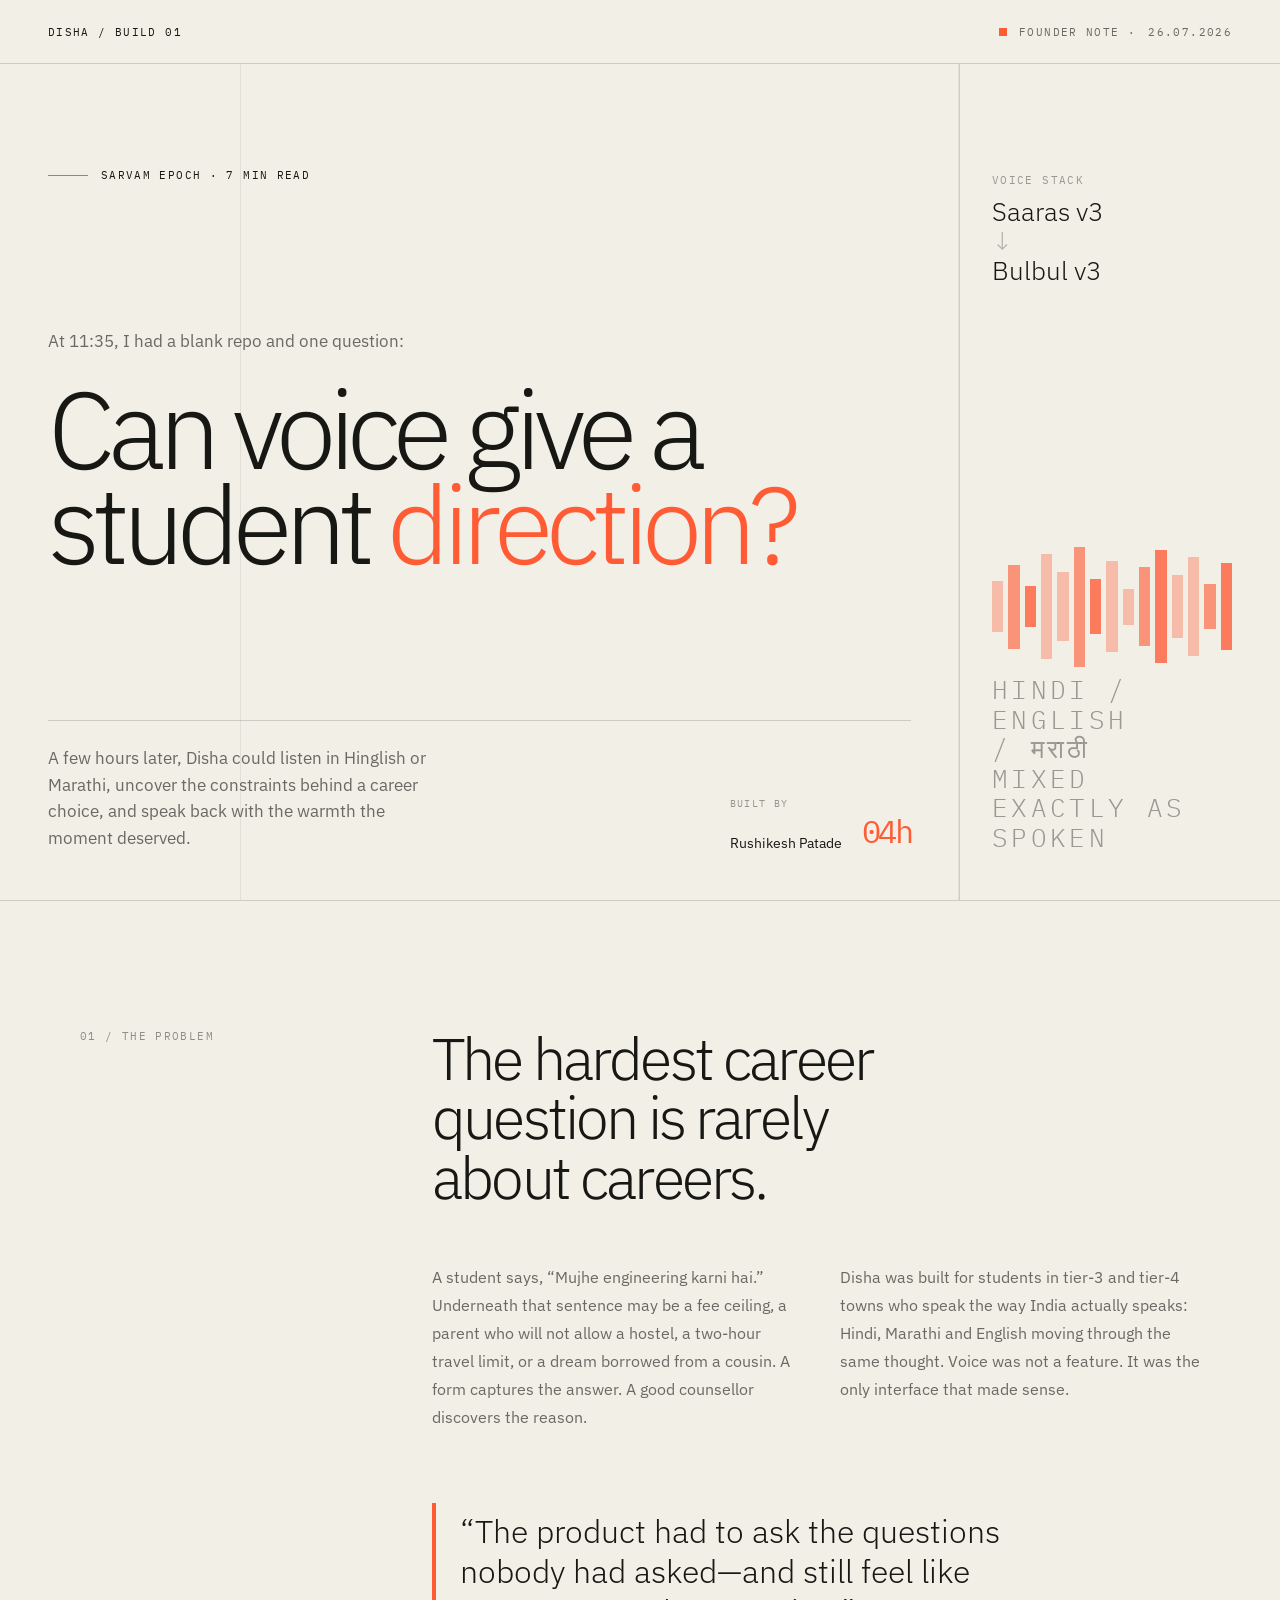
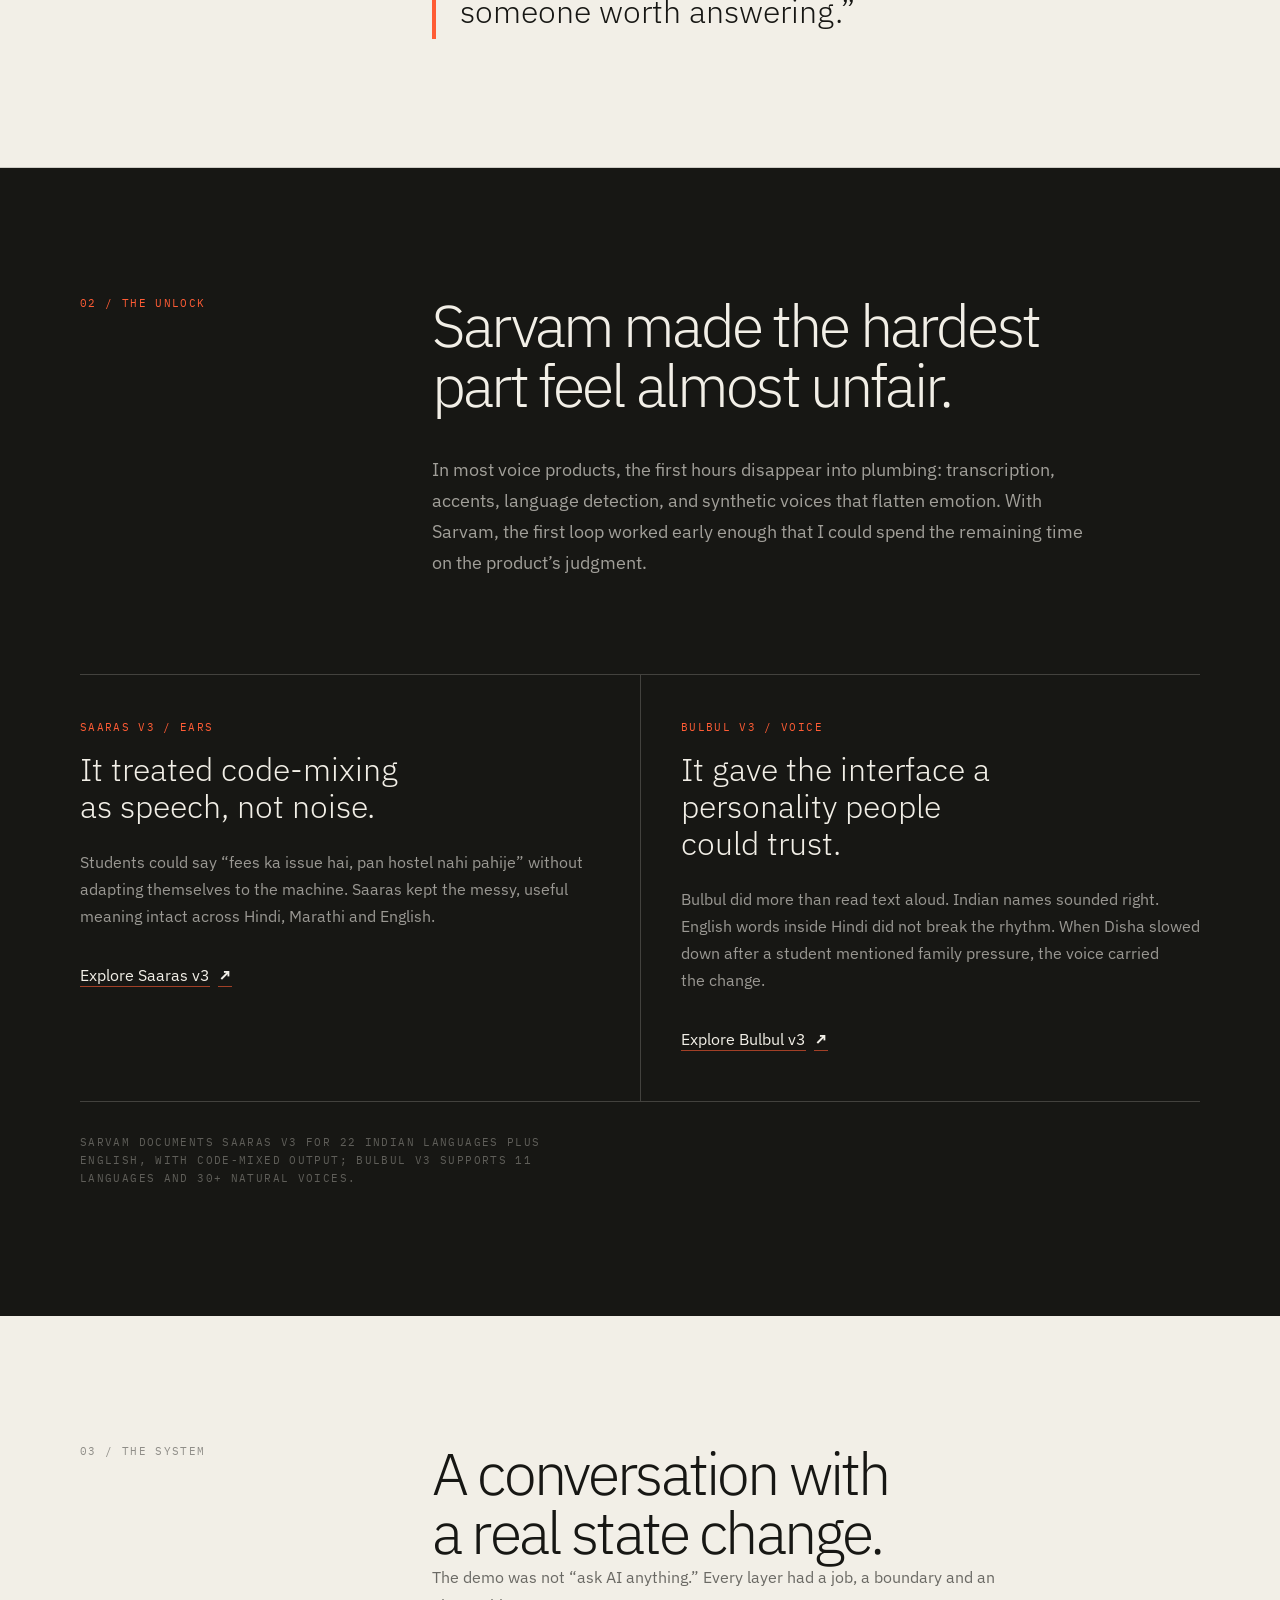
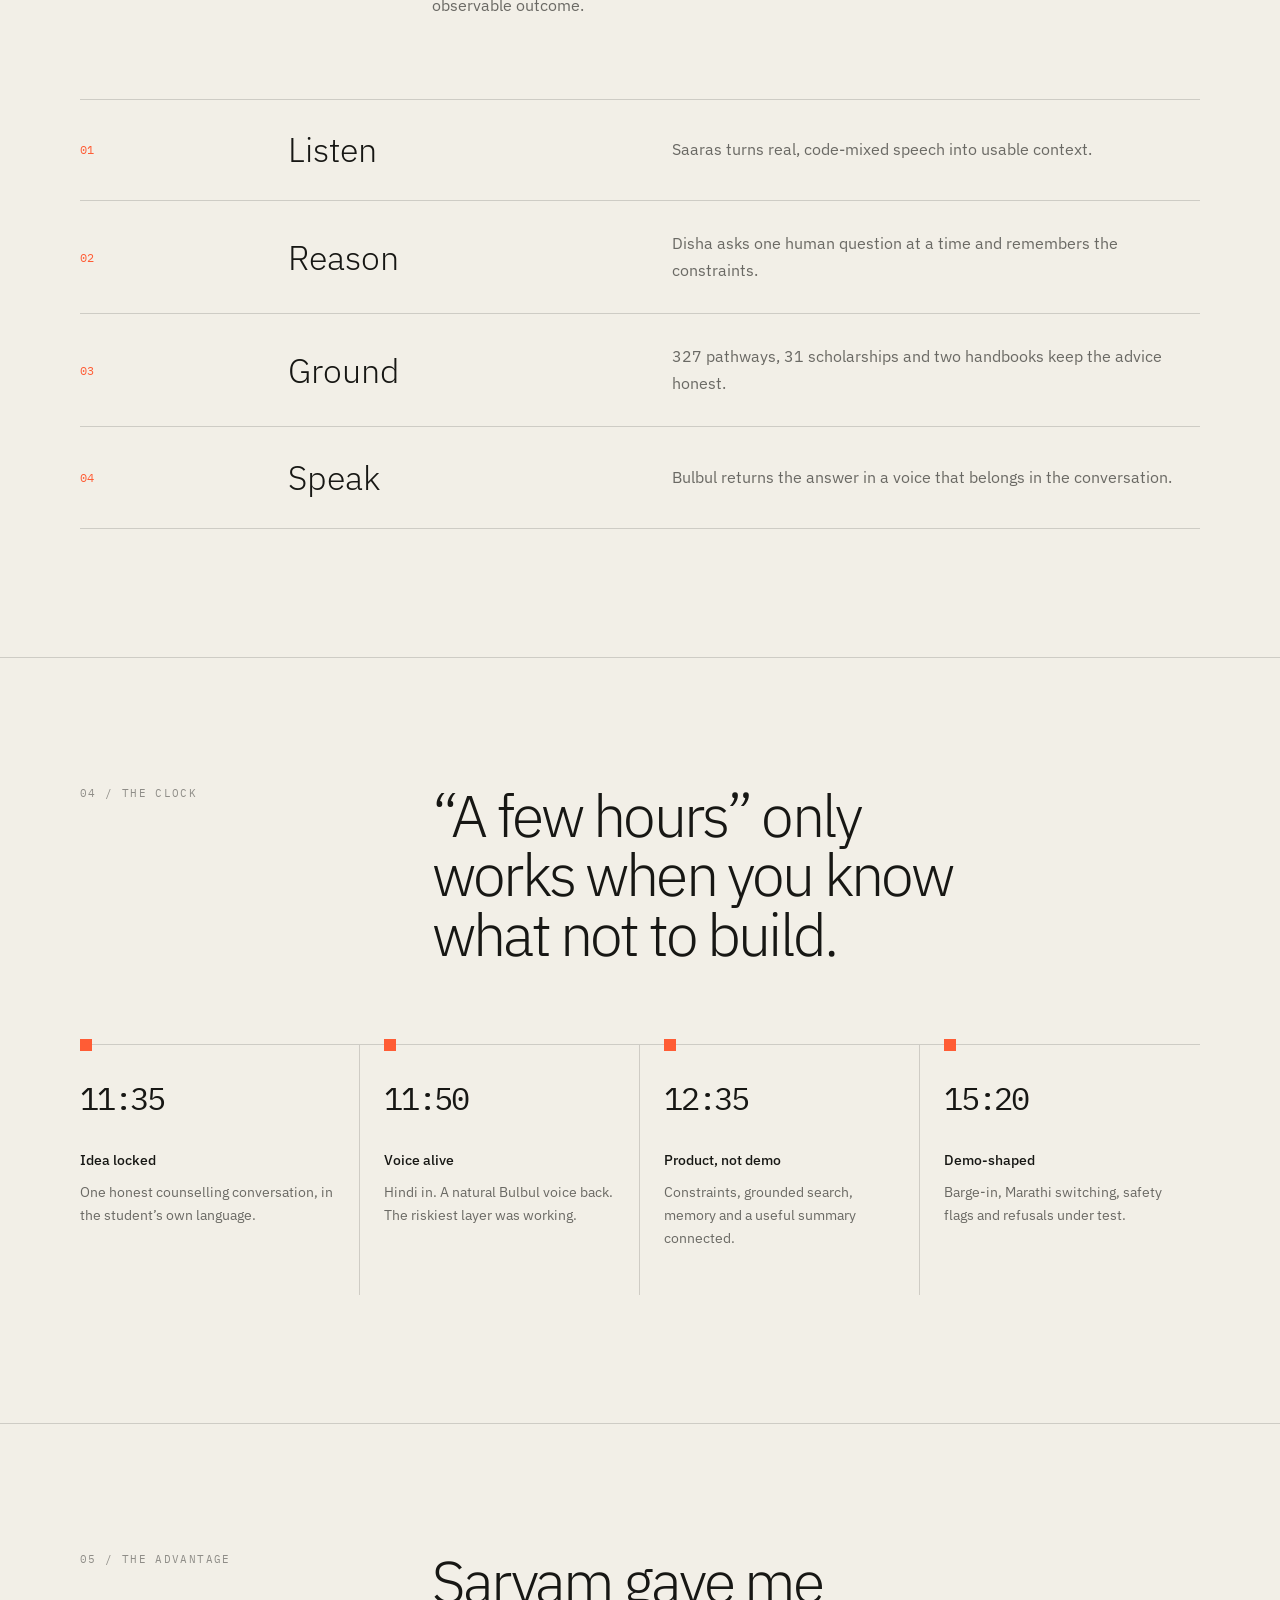
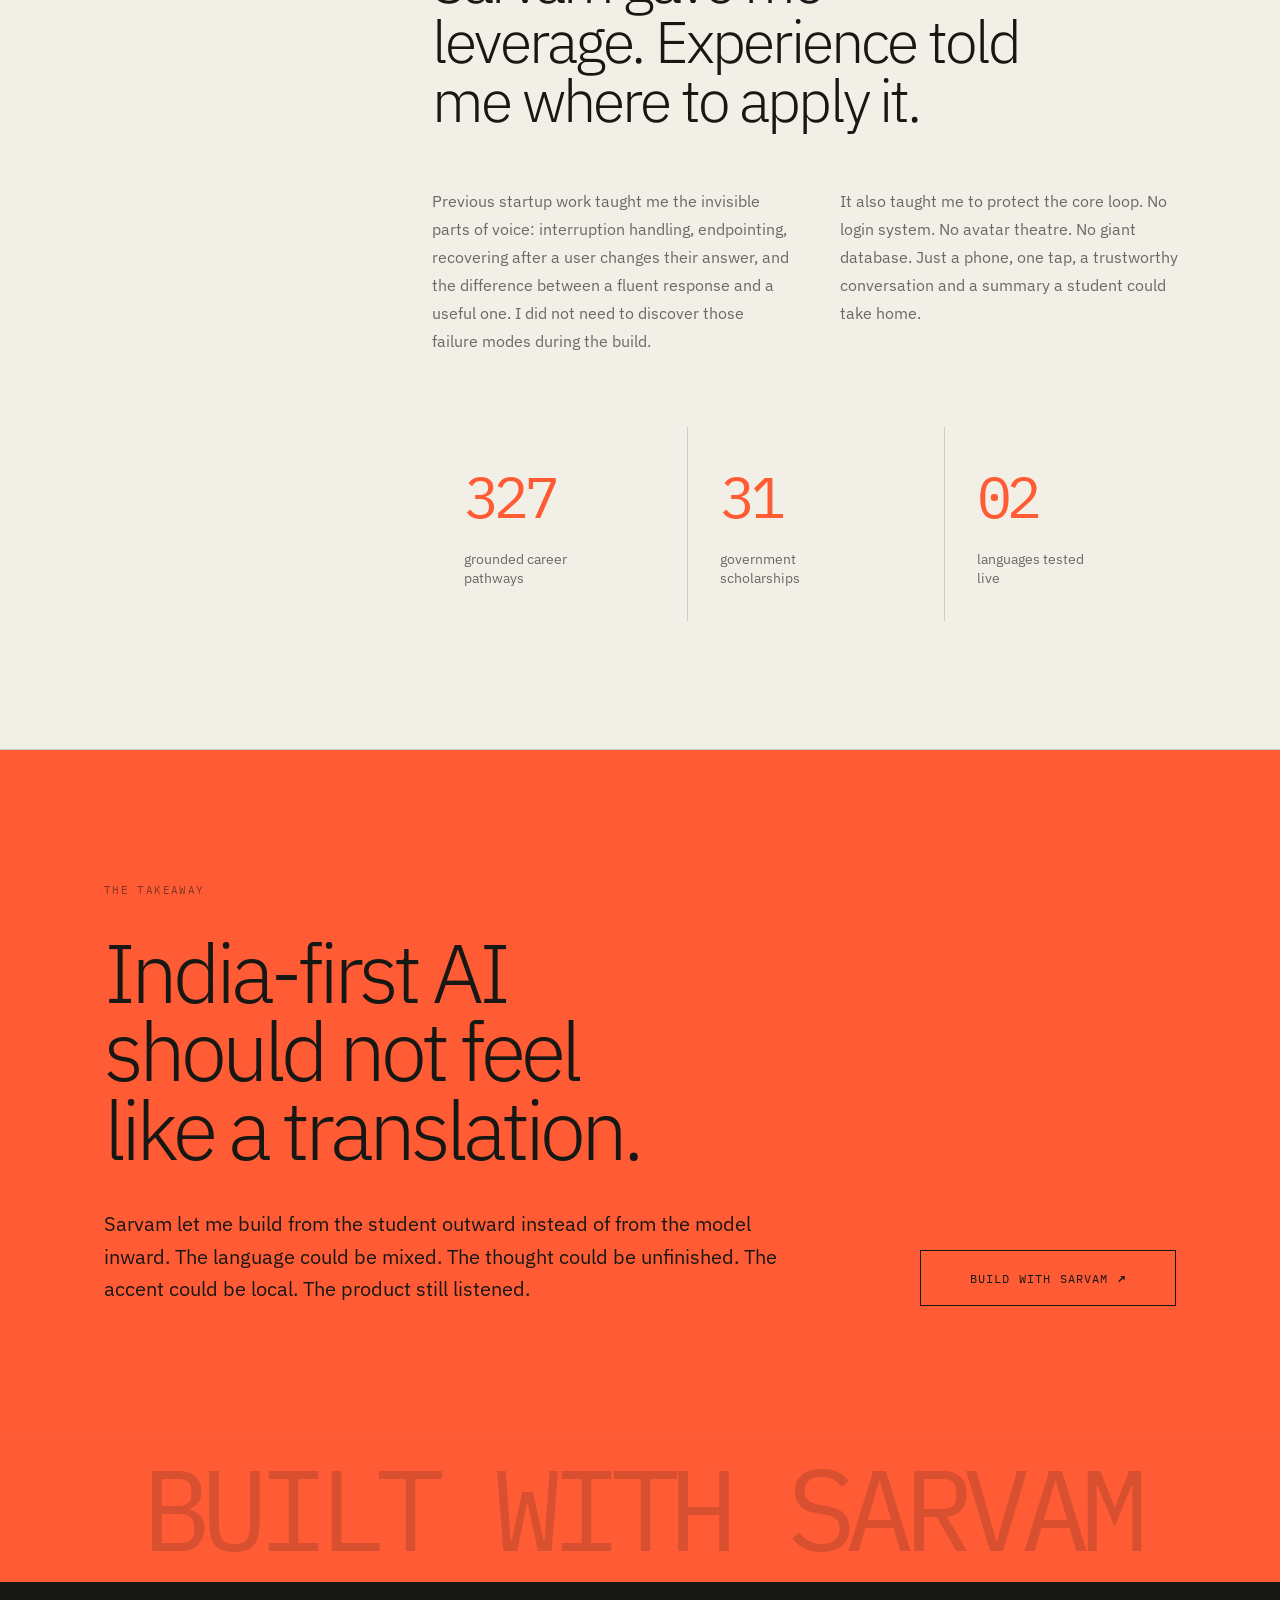
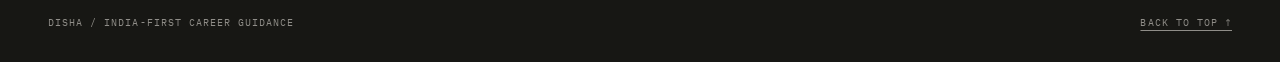
==== sarvam-blog/index.html @ 7ca2c973 "Disha: voice career counsellor for tier-3/4 India A LiveKit voice agent that counsels class 11-12 an" ====
<!doctype html>
<html lang="en">
  <head>
    <meta charset="UTF-8" />
    <meta name="viewport" content="width=device-width, initial-scale=1.0" />
    <meta
      name="description"
      content="How Rushikesh Patade built Disha, an India-first voice career counsellor, in a few hours with Sarvam."
    />
    <meta name="theme-color" content="#f2efe7" />
    <meta property="og:title" content="Four hours. Two languages. One voice built for India." />
    <meta
      property="og:description"
      content="The founder story behind Disha, built with Sarvam Saaras and Bulbul."
    />
    <title>Four hours. Two languages. One voice built for India.</title>
    <link
      rel="icon"
      href="data:image/svg+xml,%3Csvg xmlns='http://www.w3.org/2000/svg' viewBox='0 0 64 64'%3E%3Crect width='64' height='64' fill='%23171714'/%3E%3Cpath d='M16 32h32M32 16v32' stroke='%23ff5c35' stroke-width='8'/%3E%3C/svg%3E"
    />
    <link rel="preconnect" href="https://fonts.googleapis.com" />
    <link rel="preconnect" href="https://fonts.gstatic.com" crossorigin />
    <link
      href="https://fonts.googleapis.com/css2?family=IBM+Plex+Mono:wght@400;500&amp;family=IBM+Plex+Sans:wght@300;400;500&amp;display=swap"
      rel="stylesheet"
    />
    <link rel="stylesheet" href="./styles.css" />
  </head>
  <body id="top">
    <a class="skip-link" href="#content">Skip to story</a>
    <header class="site-header">
      <a class="wordmark" href="#top" aria-label="Disha build story, back to top">Disha / Build 01</a>
      <div class="edition">
        <span></span>Founder note · <time datetime="2026-07-26">26.07.2026</time>
      </div>
    </header>

    <main id="content" tabindex="-1">
      <article>
        <section class="hero">
          <div class="hero-grid">
            <div class="hero-main">
              <div class="eyebrow"><i></i> Sarvam Epoch · 7 min read</div>
              <div class="hero-copy">
                <p>At 11:35, I had a blank repo and one question:</p>
                <h1>Can voice give a student <em>direction?</em></h1>
              </div>
              <div class="hero-foot">
                <p>
                  A few hours later, Disha could listen in Hinglish or Marathi, uncover the
                  constraints behind a career choice, and speak back with the warmth the moment
                  deserved.
                </p>
                <div class="byline">
                  <span>Built by</span>
                  <strong>Rushikesh Patade</strong>
                  <b>04h</b>
                </div>
              </div>
            </div>

            <aside class="signal-card" aria-label="Voice stack">
              <div>
                <span class="label">Voice stack</span>
                <p>Saaras v3<br /><i>↓</i><br />Bulbul v3</p>
              </div>
              <div>
                <div class="wave" aria-hidden="true">
                  <i style="--h: 42%"></i><i style="--h: 70%"></i><i style="--h: 34%"></i
                  ><i style="--h: 88%"></i><i style="--h: 58%"></i><i style="--h: 100%"></i
                  ><i style="--h: 46%"></i><i style="--h: 76%"></i><i style="--h: 30%"></i
                  ><i style="--h: 66%"></i><i style="--h: 94%"></i><i style="--h: 52%"></i
                  ><i style="--h: 82%"></i><i style="--h: 38%"></i><i style="--h: 72%"></i>
                </div>
                <p class="wave-label">Hindi / English / मराठी<br />mixed exactly as spoken</p>
              </div>
            </aside>
          </div>
        </section>

        <section class="section">
          <div class="section-grid">
            <aside class="section-label">01 / The problem</aside>
            <div class="section-body">
              <h2>The hardest career question is rarely about careers.</h2>
              <div class="two-col">
                <p>
                  A student says, “Mujhe engineering karni hai.” Underneath that sentence may be a
                  fee ceiling, a parent who will not allow a hostel, a two-hour travel limit, or a
                  dream borrowed from a cousin. A form captures the answer. A good counsellor
                  discovers the reason.
                </p>
                <p>
                  Disha was built for students in tier-3 and tier-4 towns who speak the way India
                  actually speaks: Hindi, Marathi and English moving through the same thought.
                  Voice was not a feature. It was the only interface that made sense.
                </p>
              </div>
              <blockquote>
                “The product had to ask the questions nobody had asked—and still feel like someone
                worth answering.”
              </blockquote>
            </div>
          </div>
        </section>

        <section class="dark-section">
          <div class="content">
            <div class="section-grid">
              <aside class="section-label">02 / The unlock</aside>
              <div class="section-body">
                <h2>Sarvam made the hardest part feel almost unfair.</h2>
                <p class="lede">
                  In most voice products, the first hours disappear into plumbing: transcription,
                  accents, language detection, and synthetic voices that flatten emotion. With
                  Sarvam, the first loop worked early enough that I could spend the remaining time
                  on the product’s judgment.
                </p>
              </div>
            </div>

            <div class="model-grid">
              <article>
                <span>Saaras v3 / ears</span>
                <h3>It treated code-mixing as speech, not noise.</h3>
                <p>
                  Students could say “fees ka issue hai, pan hostel nahi pahije” without adapting
                  themselves to the machine. Saaras kept the messy, useful meaning intact across
                  Hindi, Marathi and English.
                </p>
                <a href="https://www.sarvam.ai/speech-to-text"
                  >Explore Saaras v3 <b aria-hidden="true">↗</b></a
                >
              </article>
              <article>
                <span>Bulbul v3 / voice</span>
                <h3>It gave the interface a personality people could trust.</h3>
                <p>
                  Bulbul did more than read text aloud. Indian names sounded right. English words
                  inside Hindi did not break the rhythm. When Disha slowed down after a student
                  mentioned family pressure, the voice carried the change.
                </p>
                <a href="https://docs.sarvam.ai/api/getting-started/models/bulbul"
                  >Explore Bulbul v3 <b aria-hidden="true">↗</b></a
                >
              </article>
            </div>
            <p class="source-note">
              Sarvam documents Saaras v3 for 22 Indian languages plus English, with code-mixed
              output; Bulbul v3 supports 11 languages and 30+ natural voices.
            </p>
          </div>
        </section>

        <section class="section">
          <div class="content">
            <div class="section-grid">
              <aside class="section-label">03 / The system</aside>
              <div class="section-body">
                <h2>A conversation with a real state change.</h2>
                <p class="lede">
                  The demo was not “ask AI anything.” Every layer had a job, a boundary and an
                  observable outcome.
                </p>
              </div>
            </div>

            <ol class="stack">
              <li>
                <b>01</b><strong>Listen</strong
                ><span>Saaras turns real, code-mixed speech into usable context.</span>
              </li>
              <li>
                <b>02</b><strong>Reason</strong
                ><span>Disha asks one human question at a time and remembers the constraints.</span>
              </li>
              <li>
                <b>03</b><strong>Ground</strong
                ><span
                  >327 pathways, 31 scholarships and two handbooks keep the advice honest.</span
                >
              </li>
              <li>
                <b>04</b><strong>Speak</strong
                ><span>Bulbul returns the answer in a voice that belongs in the conversation.</span>
              </li>
            </ol>
          </div>
        </section>

        <section class="section clock-section">
          <div class="content">
            <div class="section-grid">
              <aside class="section-label">04 / The clock</aside>
              <div class="section-body">
                <h2>“A few hours” only works when you know what not to build.</h2>
              </div>
            </div>

            <ol class="timeline">
              <li>
                <time>11:35</time><strong>Idea locked</strong
                ><span>One honest counselling conversation, in the student’s own language.</span>
              </li>
              <li>
                <time>11:50</time><strong>Voice alive</strong
                ><span>Hindi in. A natural Bulbul voice back. The riskiest layer was working.</span>
              </li>
              <li>
                <time>12:35</time><strong>Product, not demo</strong
                ><span>Constraints, grounded search, memory and a useful summary connected.</span>
              </li>
              <li>
                <time>15:20</time><strong>Demo-shaped</strong
                ><span>Barge-in, Marathi switching, safety flags and refusals under test.</span>
              </li>
            </ol>
          </div>
        </section>

        <section class="section">
          <div class="section-grid">
            <aside class="section-label">05 / The advantage</aside>
            <div class="section-body">
              <h2>Sarvam gave me leverage. Experience told me where to apply it.</h2>
              <div class="two-col">
                <p>
                  Previous startup work taught me the invisible parts of voice: interruption
                  handling, endpointing, recovering after a user changes their answer, and the
                  difference between a fluent response and a useful one. I did not need to discover
                  those failure modes during the build.
                </p>
                <p>
                  It also taught me to protect the core loop. No login system. No avatar theatre.
                  No giant database. Just a phone, one tap, a trustworthy conversation and a
                  summary a student could take home.
                </p>
              </div>
              <div class="stats">
                <div><strong>327</strong><span>grounded career pathways</span></div>
                <div><strong>31</strong><span>government scholarships</span></div>
                <div><strong>02</strong><span>languages tested live</span></div>
              </div>
            </div>
          </div>
        </section>

        <section class="finale">
          <div class="content finale-grid">
            <div>
              <span class="section-label">The takeaway</span>
              <h2>India-first AI should not feel like a translation.</h2>
              <p>
                Sarvam let me build from the student outward instead of from the model inward. The
                language could be mixed. The thought could be unfinished. The accent could be
                local. The product still listened.
              </p>
            </div>
            <a href="https://www.sarvam.ai/">Build with Sarvam <b aria-hidden="true">↗</b></a>
          </div>
          <div class="marquee" aria-hidden="true">Built with Sarvam</div>
        </section>
      </article>
    </main>

    <footer>
      <span>Disha / India-first career guidance</span>
      <a href="#top">Back to top ↑</a>
    </footer>
  </body>
</html>
---- sarvam-blog/styles.css ----
:root {
  color-scheme: light;
  --paper: #f2efe7;
  --ink: #171714;
  --orange: #ff5c35;
  --line: rgb(23 23 20 / 16%);
  --muted: rgb(23 23 20 / 62%);
  font-family: 'IBM Plex Sans', system-ui, sans-serif;
  font-synthesis: none;
}

* {
  box-sizing: border-box;
}

html {
  scroll-behavior: smooth;
}

body {
  margin: 0;
  overflow-x: hidden;
  background: var(--paper);
  color: var(--ink);
  -webkit-font-smoothing: antialiased;
}

::selection {
  background: var(--orange);
  color: var(--ink);
}

a {
  color: inherit;
  touch-action: manipulation;
  -webkit-tap-highlight-color: rgb(255 92 53 / 25%);
}

.skip-link {
  position: fixed;
  z-index: 20;
  top: 0.75rem;
  left: 0.75rem;
  padding: 0.75rem 1rem;
  transform: translateY(-150%);
  background: var(--ink);
  color: var(--paper);
  font-family: 'IBM Plex Mono', monospace;
  font-size: 0.7rem;
  letter-spacing: 0.08em;
  text-transform: uppercase;
}

.skip-link:focus-visible {
  transform: translateY(0);
}

.site-header {
  display: flex;
  min-height: 64px;
  align-items: center;
  justify-content: space-between;
  border-bottom: 1px solid var(--line);
  padding: 0 3rem;
}

.wordmark,
.edition,
.eyebrow,
.label,
.section-label,
.source-note,
.wave-label {
  font-family: 'IBM Plex Mono', ui-monospace, monospace;
  font-size: 0.66rem;
  letter-spacing: 0.13em;
  text-transform: uppercase;
}

.wordmark {
  min-height: 44px;
  display: inline-flex;
  align-items: center;
  text-decoration: none;
}

.edition {
  display: flex;
  align-items: center;
  gap: 0.75rem;
  color: var(--muted);
}

.edition span {
  width: 8px;
  height: 8px;
  background: var(--orange);
}

.hero {
  border-bottom: 1px solid var(--line);
}

.hero-grid {
  width: min(100%, 1440px);
  min-height: calc(100svh - 64px);
  margin: auto;
  display: grid;
  grid-template-columns: minmax(0, 3fr) minmax(260px, 1fr);
}

.hero-main {
  position: relative;
  display: flex;
  flex-direction: column;
  justify-content: space-between;
  padding: 6.5rem 3rem 3rem;
  border-right: 1px solid var(--line);
}

.hero-main::before,
.hero-main::after {
  position: absolute;
  top: 0;
  bottom: 0;
  width: 1px;
  content: '';
  background: rgb(23 23 20 / 7%);
}

.hero-main::before {
  left: 25%;
}

.hero-main::after {
  right: 0;
}

.eyebrow {
  position: relative;
  z-index: 1;
  display: flex;
  align-items: center;
  gap: 0.8rem;
}

.eyebrow i {
  width: 40px;
  height: 1px;
  background: var(--orange);
}

.hero-copy {
  position: relative;
  z-index: 1;
  padding: 7rem 0;
}

.hero-copy > p {
  margin: 0 0 1.8rem;
  color: var(--muted);
  font-size: clamp(0.92rem, 1.3vw, 1.1rem);
}

h1,
h2,
h3,
p {
  text-wrap: pretty;
}

h1 {
  max-width: 14ch;
  margin: 0;
  font-size: clamp(3.4rem, 8.5vw, 8.8rem);
  font-weight: 300;
  letter-spacing: -0.065em;
  line-height: 0.88;
  text-wrap: balance;
}

h1 em {
  color: var(--orange);
  font-style: normal;
}

.hero-foot {
  position: relative;
  z-index: 1;
  display: grid;
  grid-template-columns: 1fr 1fr;
  gap: 2rem;
  align-items: end;
  padding-top: 1.5rem;
  border-top: 1px solid var(--line);
}

.hero-foot > p {
  max-width: 34rem;
  margin: 0;
  color: var(--muted);
  font-size: clamp(1rem, 1.35vw, 1.2rem);
  line-height: 1.55;
}

.byline {
  display: grid;
  grid-template-columns: auto auto;
  justify-content: end;
  align-items: end;
  column-gap: 1.25rem;
}

.byline span {
  grid-column: 1 / -1;
  font-family: 'IBM Plex Mono', monospace;
  font-size: 0.6rem;
  letter-spacing: 0.14em;
  text-transform: uppercase;
  color: rgb(23 23 20 / 42%);
}

.byline strong {
  font-size: 0.85rem;
  font-weight: 400;
}

.byline b {
  color: var(--orange);
  font-family: 'IBM Plex Mono', monospace;
  font-size: 2rem;
  font-weight: 400;
  letter-spacing: -0.08em;
}

.signal-card {
  display: flex;
  flex-direction: column;
  justify-content: space-between;
  padding: 6.5rem 3rem 3rem 2rem;
}

.signal-card .label {
  color: rgb(23 23 20 / 40%);
}

.signal-card > div > p {
  margin: 0.55rem 0 0;
  font-size: 1.6rem;
  font-weight: 300;
  line-height: 1.15;
}

.signal-card > div > p i {
  opacity: 0.28;
  font-style: normal;
}

.wave {
  height: 120px;
  display: flex;
  align-items: center;
  gap: 5px;
}

.wave i {
  width: 100%;
  height: var(--h);
  background: var(--orange);
  opacity: 0.35;
}

.wave i:nth-child(4n + 2) {
  opacity: 0.62;
}

.wave i:nth-child(4n + 3) {
  opacity: 0.78;
}

.wave-label {
  color: rgb(23 23 20 / 40%);
  line-height: 1.7;
}

.section {
  border-bottom: 1px solid var(--line);
  padding: 8rem 1.5rem;
}

.content,
.section-grid {
  width: min(100%, 1120px);
  margin: auto;
}

.section-grid {
  display: grid;
  grid-template-columns: 3fr 8fr;
  gap: 4rem;
}

.section-label {
  color: rgb(23 23 20 / 45%);
}

.section-body h2,
.dark-section h2 {
  max-width: 18ch;
  margin: 0;
  font-size: clamp(2.35rem, 4.6vw, 4.6rem);
  font-weight: 300;
  letter-spacing: -0.048em;
  line-height: 1.01;
  text-wrap: balance;
}

.two-col {
  display: grid;
  grid-template-columns: 1fr 1fr;
  gap: 3rem;
  margin-top: 3.5rem;
}

.two-col p,
.lede {
  max-width: 60ch;
  margin: 0;
  color: var(--muted);
  font-size: 1rem;
  line-height: 1.75;
}

blockquote {
  max-width: 34ch;
  margin: 4.5rem 0 0;
  border-left: 4px solid var(--orange);
  padding: 0.5rem 0 0.5rem 1.5rem;
  font-size: clamp(1.6rem, 2.5vw, 2.25rem);
  font-weight: 300;
  line-height: 1.25;
}

.dark-section {
  padding: 8rem 1.5rem;
  background: var(--ink);
  color: var(--paper);
}

.dark-section .section-label,
.dark-section article > span {
  color: var(--orange);
}

.dark-section .lede {
  margin-top: 2.5rem;
  color: rgb(242 239 231 / 63%);
  font-size: 1.1rem;
}

.model-grid {
  display: grid;
  grid-template-columns: 1fr 1fr;
  margin-top: 6rem;
  border-top: 1px solid rgb(242 239 231 / 20%);
}

.model-grid article {
  padding: 2.5rem 2.5rem 2.5rem 0;
  border-bottom: 1px solid rgb(242 239 231 / 20%);
}

.model-grid article + article {
  padding-right: 0;
  padding-left: 2.5rem;
  border-left: 1px solid rgb(242 239 231 / 20%);
}

.model-grid article > span {
  font-family: 'IBM Plex Mono', monospace;
  font-size: 0.7rem;
  letter-spacing: 0.12em;
  text-transform: uppercase;
}

.model-grid h3 {
  max-width: 17ch;
  margin: 1rem 0 0;
  font-size: clamp(1.75rem, 2.5vw, 2.25rem);
  font-weight: 300;
  line-height: 1.15;
}

.model-grid p {
  max-width: 55ch;
  margin: 1.5rem 0 0;
  color: rgb(242 239 231 / 60%);
  line-height: 1.7;
}

.model-grid a {
  min-height: 44px;
  display: inline-flex;
  align-items: center;
  gap: 0.5rem;
  margin-top: 1.4rem;
  text-underline-offset: 5px;
  text-decoration-color: rgb(255 92 53 / 60%);
}

.model-grid a:hover {
  color: var(--orange);
  text-decoration-color: var(--orange);
}

.source-note {
  max-width: 72ch;
  margin: 2rem 0 0;
  color: rgb(242 239 231 / 33%);
  line-height: 1.7;
}

.stack {
  margin: 5rem 0 0;
  padding: 0;
  border-top: 1px solid var(--line);
  list-style: none;
}

.stack li {
  display: grid;
  grid-template-columns: 2fr 4fr 6fr;
  gap: 2rem;
  align-items: center;
  border-bottom: 1px solid var(--line);
  padding: 1.8rem 0;
}

.stack b {
  color: var(--orange);
  font-family: 'IBM Plex Mono', monospace;
  font-size: 0.72rem;
  font-weight: 400;
}

.stack strong {
  font-size: clamp(1.55rem, 2.8vw, 2.1rem);
  font-weight: 300;
}

.stack span {
  max-width: 54ch;
  color: var(--muted);
  line-height: 1.7;
}

.timeline {
  display: grid;
  grid-template-columns: repeat(4, 1fr);
  margin: 5rem 0 0;
  padding: 0;
  border-top: 1px solid var(--line);
  list-style: none;
}

.timeline li {
  position: relative;
  min-height: 250px;
  padding: 2rem 1.5rem;
  border-right: 1px solid var(--line);
}

.timeline li:first-child {
  padding-left: 0;
}

.timeline li:last-child {
  border-right: 0;
}

.timeline li::before {
  position: absolute;
  top: -6px;
  left: 1.5rem;
  width: 12px;
  height: 12px;
  content: '';
  background: var(--orange);
}

.timeline li:first-child::before {
  left: 0;
}

.timeline time {
  display: block;
  font-family: 'IBM Plex Mono', monospace;
  font-size: 2rem;
  letter-spacing: -0.07em;
}

.timeline strong,
.timeline span {
  display: block;
}

.timeline strong {
  margin-top: 2rem;
  font-size: 0.88rem;
  font-weight: 500;
}

.timeline span {
  margin-top: 0.65rem;
  color: var(--muted);
  font-size: 0.9rem;
  line-height: 1.6;
}

.stats {
  display: grid;
  grid-template-columns: repeat(3, 1fr);
  gap: 1px;
  margin-top: 4.5rem;
  background: var(--line);
}

.stats > div {
  padding: 2rem;
  background: var(--paper);
}

.stats strong,
.stats span {
  display: block;
}

.stats strong {
  color: var(--orange);
  font-family: 'IBM Plex Mono', monospace;
  font-size: clamp(2.75rem, 4.5vw, 4rem);
  font-weight: 400;
  letter-spacing: -0.08em;
}

.stats span {
  max-width: 15ch;
  margin-top: 1rem;
  color: var(--muted);
  font-size: 0.85rem;
  line-height: 1.45;
}

.finale {
  overflow: hidden;
  background: var(--orange);
  color: var(--ink);
}

.finale-grid {
  display: grid;
  grid-template-columns: 9fr 3fr;
  gap: 3rem;
  padding: 8rem 1.5rem;
}

.finale .section-label {
  color: rgb(23 23 20 / 55%);
}

.finale h2 {
  max-width: 15ch;
  margin: 2.2rem 0 0;
  font-size: clamp(3rem, 6.5vw, 7rem);
  font-weight: 300;
  letter-spacing: -0.06em;
  line-height: 0.94;
  text-wrap: balance;
}

.finale p {
  max-width: 58ch;
  margin: 2.5rem 0 0;
  font-size: clamp(1.05rem, 1.6vw, 1.3rem);
  line-height: 1.6;
}

.finale-grid > a {
  min-height: 56px;
  align-self: end;
  display: inline-flex;
  align-items: center;
  justify-content: center;
  gap: 0.6rem;
  border: 1px solid var(--ink);
  padding: 0 1.25rem;
  font-family: 'IBM Plex Mono', monospace;
  font-size: 0.72rem;
  letter-spacing: 0.1em;
  text-decoration: none;
  text-transform: uppercase;
  transition:
    background-color 180ms ease,
    color 180ms ease;
}

.finale-grid > a:hover {
  background: var(--ink);
  color: var(--paper);
}

.marquee {
  border-top: 1px solid rgb(23 23 20 / 20%);
  padding: 1rem 1.5rem;
  font-family: 'IBM Plex Mono', monospace;
  font-size: clamp(2.8rem, 9vw, 9rem);
  letter-spacing: -0.09em;
  line-height: 1;
  text-align: center;
  text-transform: uppercase;
  white-space: nowrap;
  opacity: 0.16;
}

footer {
  min-height: 80px;
  display: flex;
  align-items: center;
  justify-content: space-between;
  padding: 0 3rem;
  background: var(--ink);
  color: rgb(242 239 231 / 55%);
  font-family: 'IBM Plex Mono', monospace;
  font-size: 0.65rem;
  letter-spacing: 0.1em;
  text-transform: uppercase;
}

footer a {
  min-height: 44px;
  display: inline-flex;
  align-items: center;
  text-underline-offset: 4px;
}

a:focus-visible {
  outline: 2px solid currentColor;
  outline-offset: 4px;
}

@media (max-width: 900px) {
  .site-header {
    padding: 0 1.25rem;
  }

  .hero-grid {
    grid-template-columns: 1fr;
  }

  .hero-main {
    min-height: calc(100svh - 64px);
    padding: 4rem 1.25rem 1.5rem;
    border-right: 0;
  }

  .hero-main::before {
    left: 33%;
  }

  .hero-copy {
    padding: 5rem 0;
  }

  .signal-card {
    min-height: 520px;
    padding: 4rem 1.25rem 2rem;
    border-top: 1px solid var(--line);
  }

  .section,
  .dark-section {
    padding: 6rem 1.25rem;
  }

  .section-grid {
    grid-template-columns: 1fr;
    gap: 2.5rem;
  }

  .model-grid {
    grid-template-columns: 1fr;
  }

  .model-grid article,
  .model-grid article + article {
    padding: 2.5rem 0;
    border-left: 0;
  }

  .stack li {
    grid-template-columns: 1fr 4fr;
  }

  .stack li span {
    grid-column: 2;
  }

  .timeline {
    grid-template-columns: 1fr 1fr;
  }

  .timeline li:nth-child(2) {
    border-right: 0;
  }

  .timeline li:nth-child(-n + 2) {
    border-bottom: 1px solid var(--line);
  }

  .finale-grid {
    grid-template-columns: 1fr;
    padding: 6rem 1.25rem;
  }

  .finale-grid > a {
    justify-self: start;
  }
}

@media (max-width: 620px) {
  .edition {
    max-width: 18ch;
    justify-content: flex-end;
    text-align: right;
    line-height: 1.4;
  }

  .hero-main {
    min-height: 780px;
  }

  .hero-main::after {
    display: none;
  }

  h1 {
    font-size: clamp(3.1rem, 16vw, 4.8rem);
    line-height: 0.9;
  }

  .hero-foot,
  .two-col {
    grid-template-columns: 1fr;
  }

  .byline {
    justify-content: start;
  }

  .two-col {
    gap: 1.5rem;
  }

  .stack li {
    grid-template-columns: 2rem 1fr;
    gap: 1rem;
  }

  .timeline {
    grid-template-columns: 1fr;
  }

  .timeline li,
  .timeline li:first-child {
    min-height: 0;
    padding: 2rem 0;
    border-right: 0;
    border-bottom: 1px solid var(--line);
  }

  .timeline li::before,
  .timeline li:first-child::before {
    left: 0;
  }

  .stats {
    grid-template-columns: 1fr;
  }

  .stats > div {
    min-height: 160px;
  }

  footer {
    padding: 1.25rem;
  }

  footer span {
    display: none;
  }

  footer a {
    margin-left: auto;
  }
}

@media (prefers-reduced-motion: reduce) {
  html {
    scroll-behavior: auto;
  }

  *,
  *::before,
  *::after {
    scroll-behavior: auto !important;
    transition-duration: 0.01ms !important;
  }
}
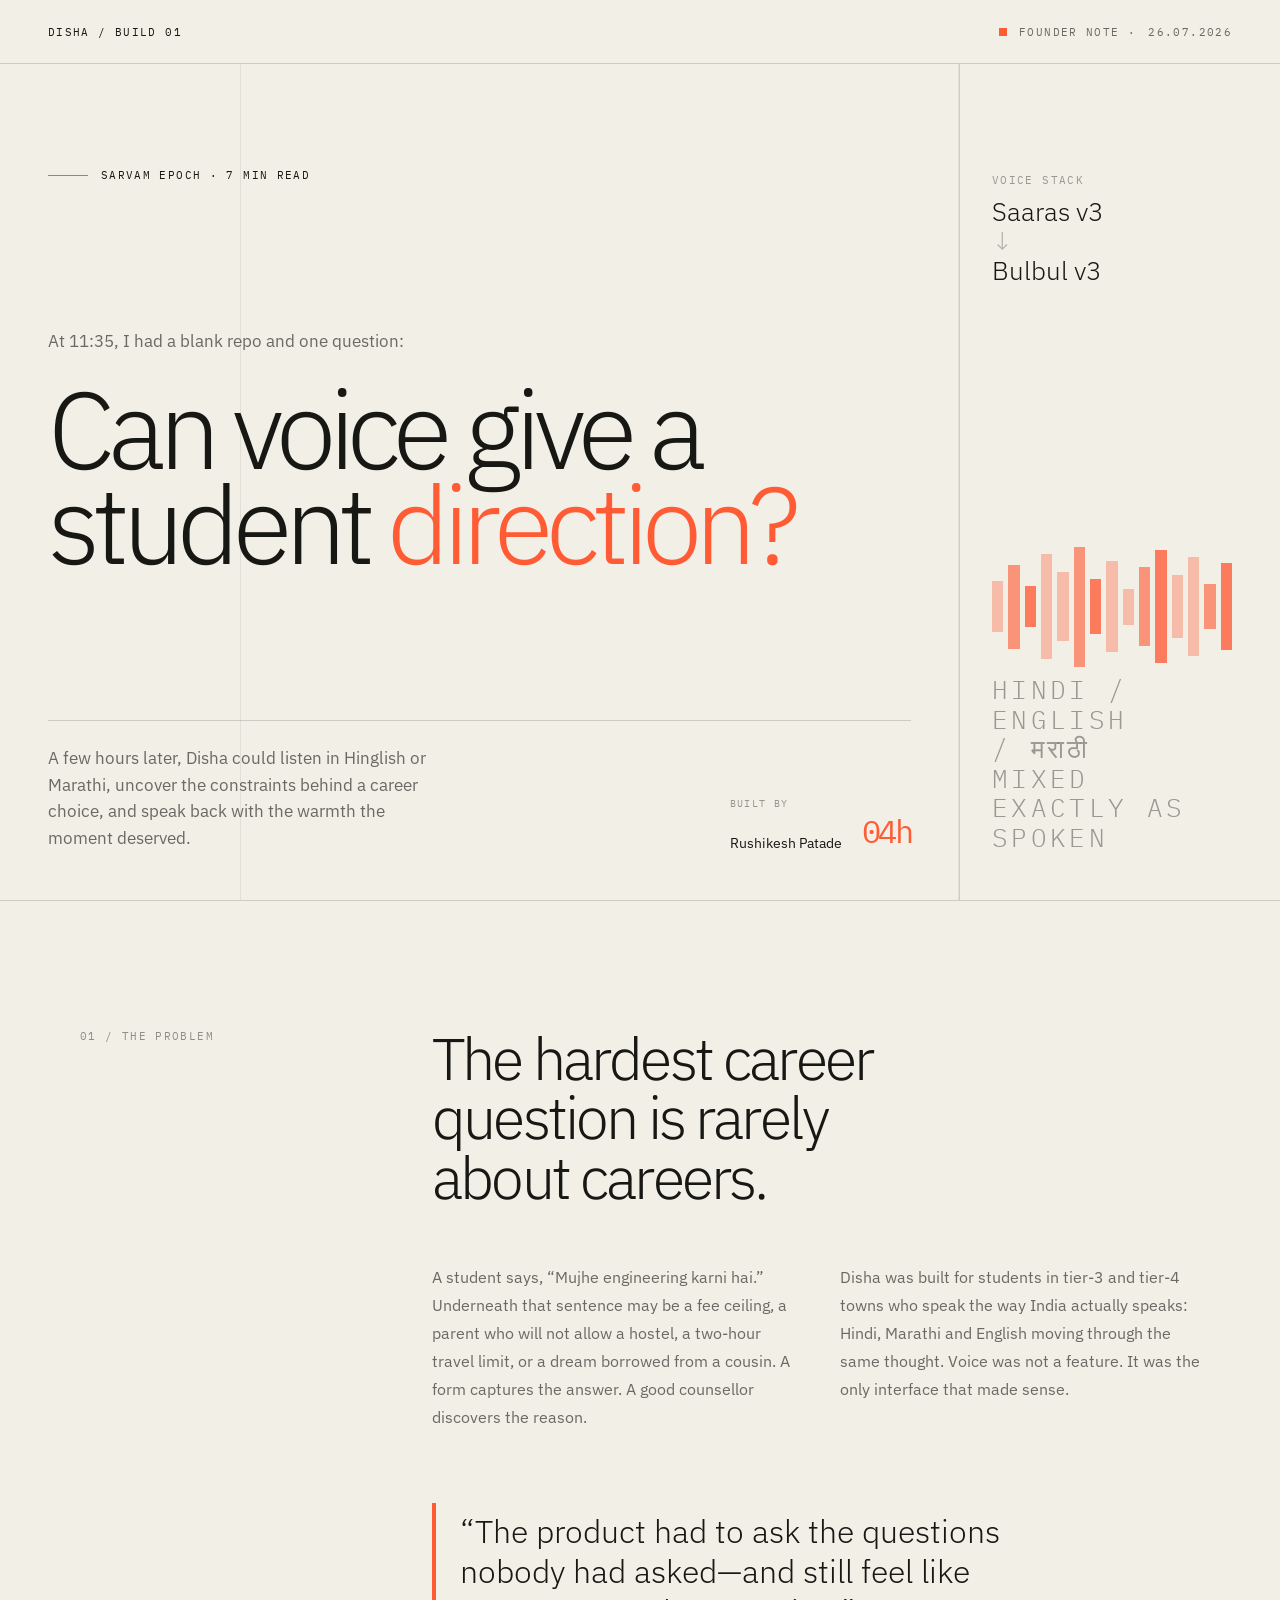
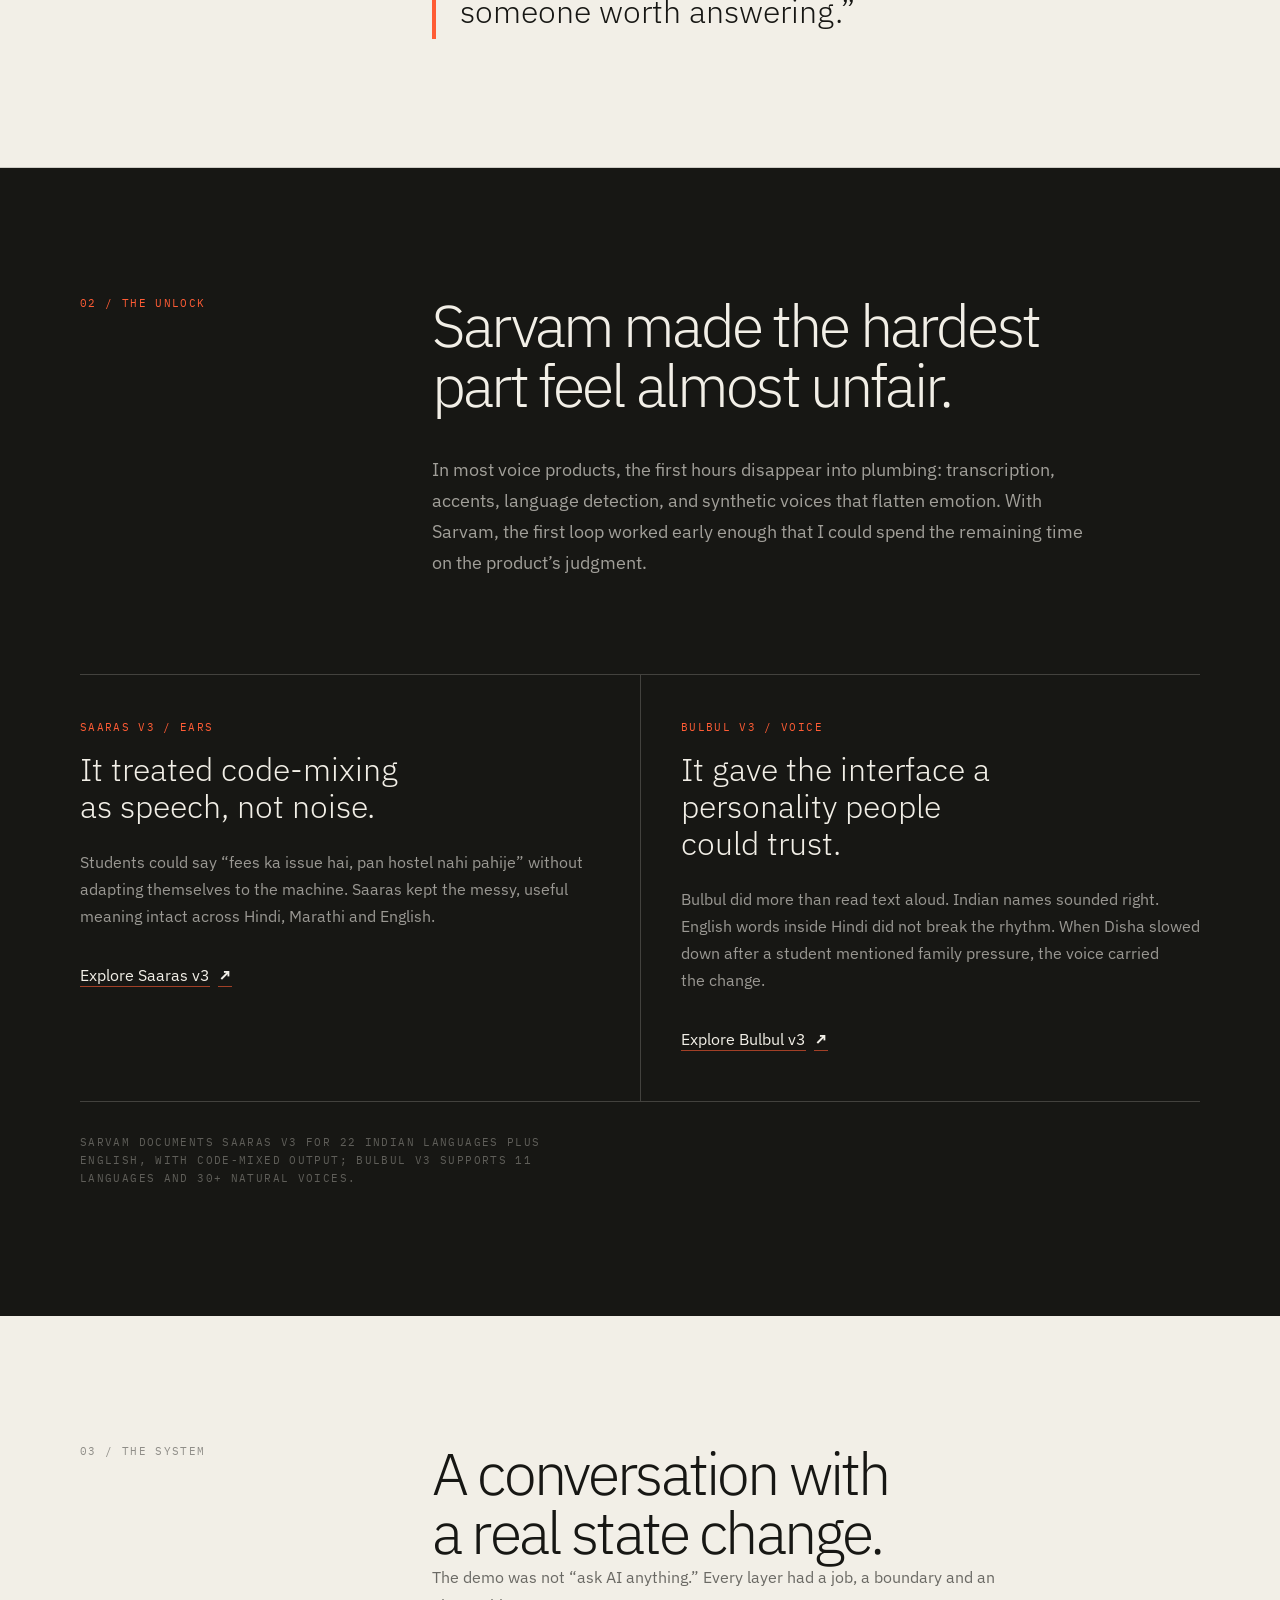
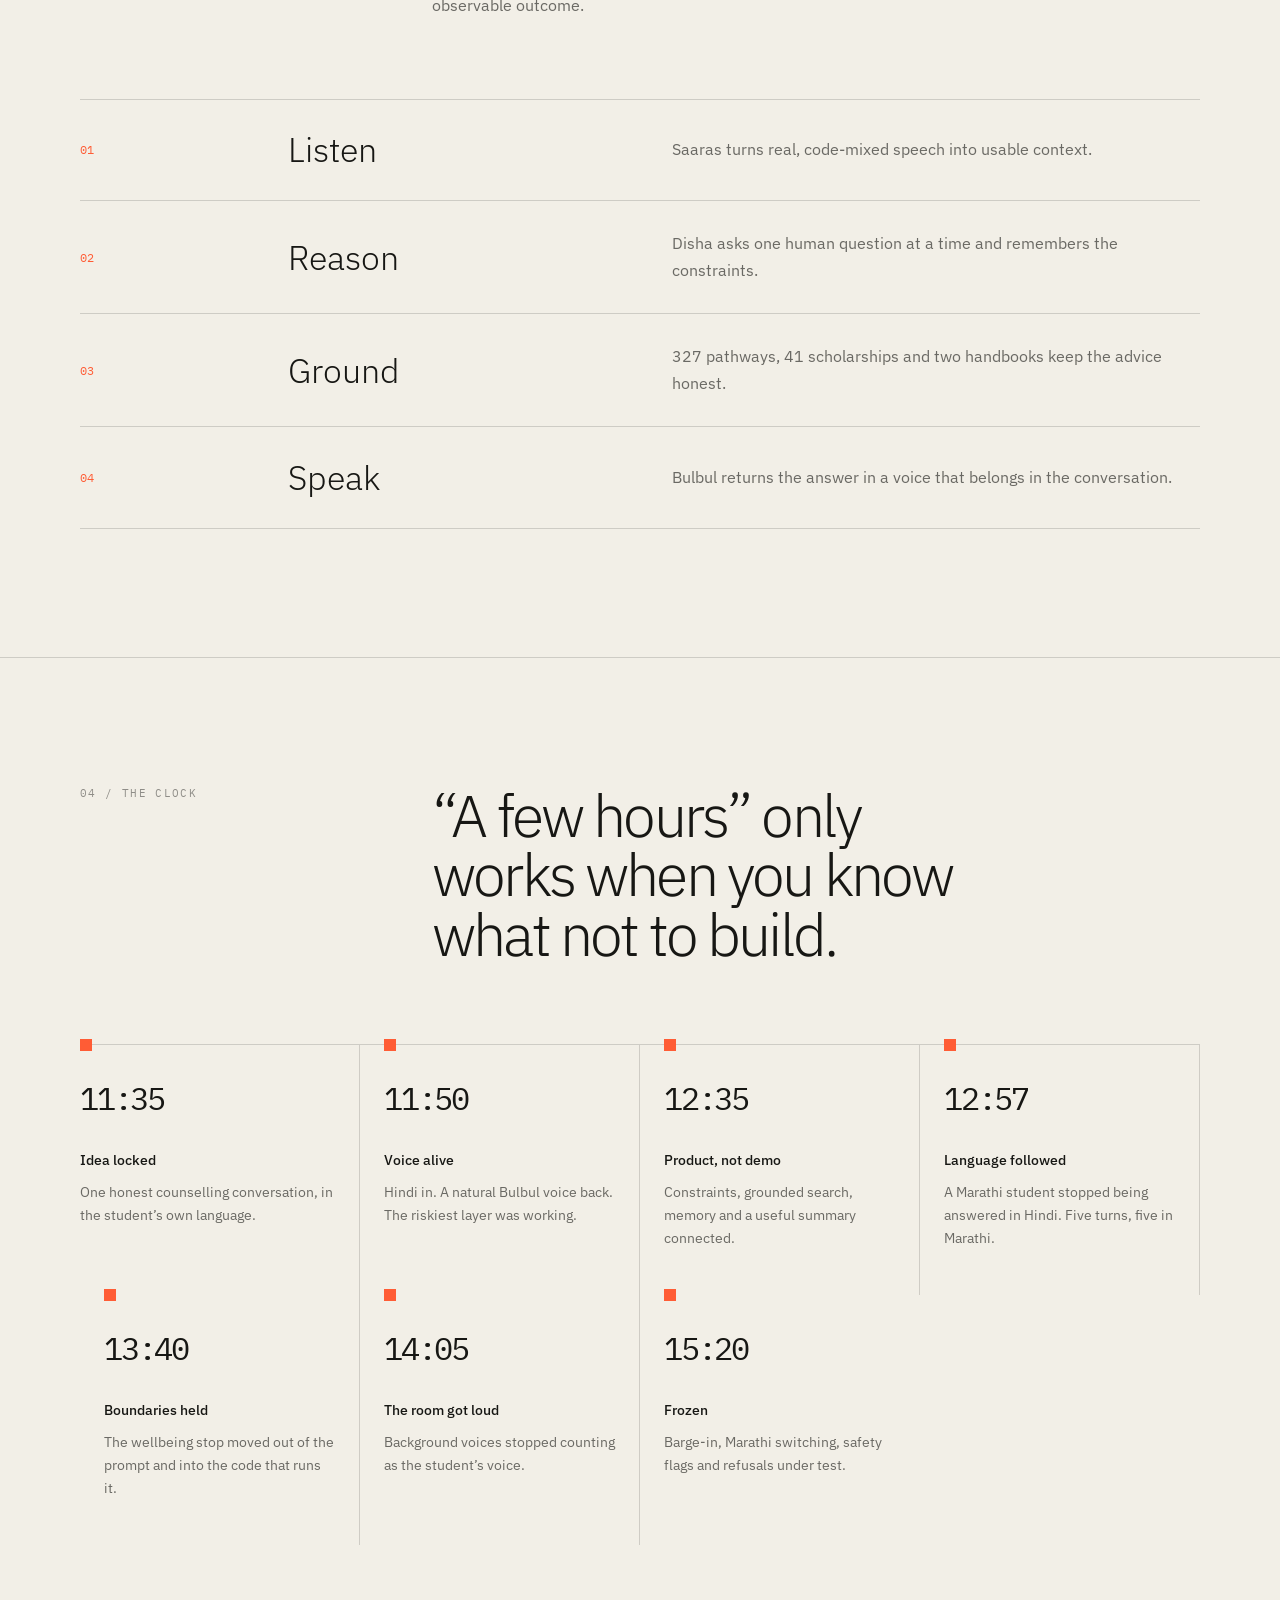
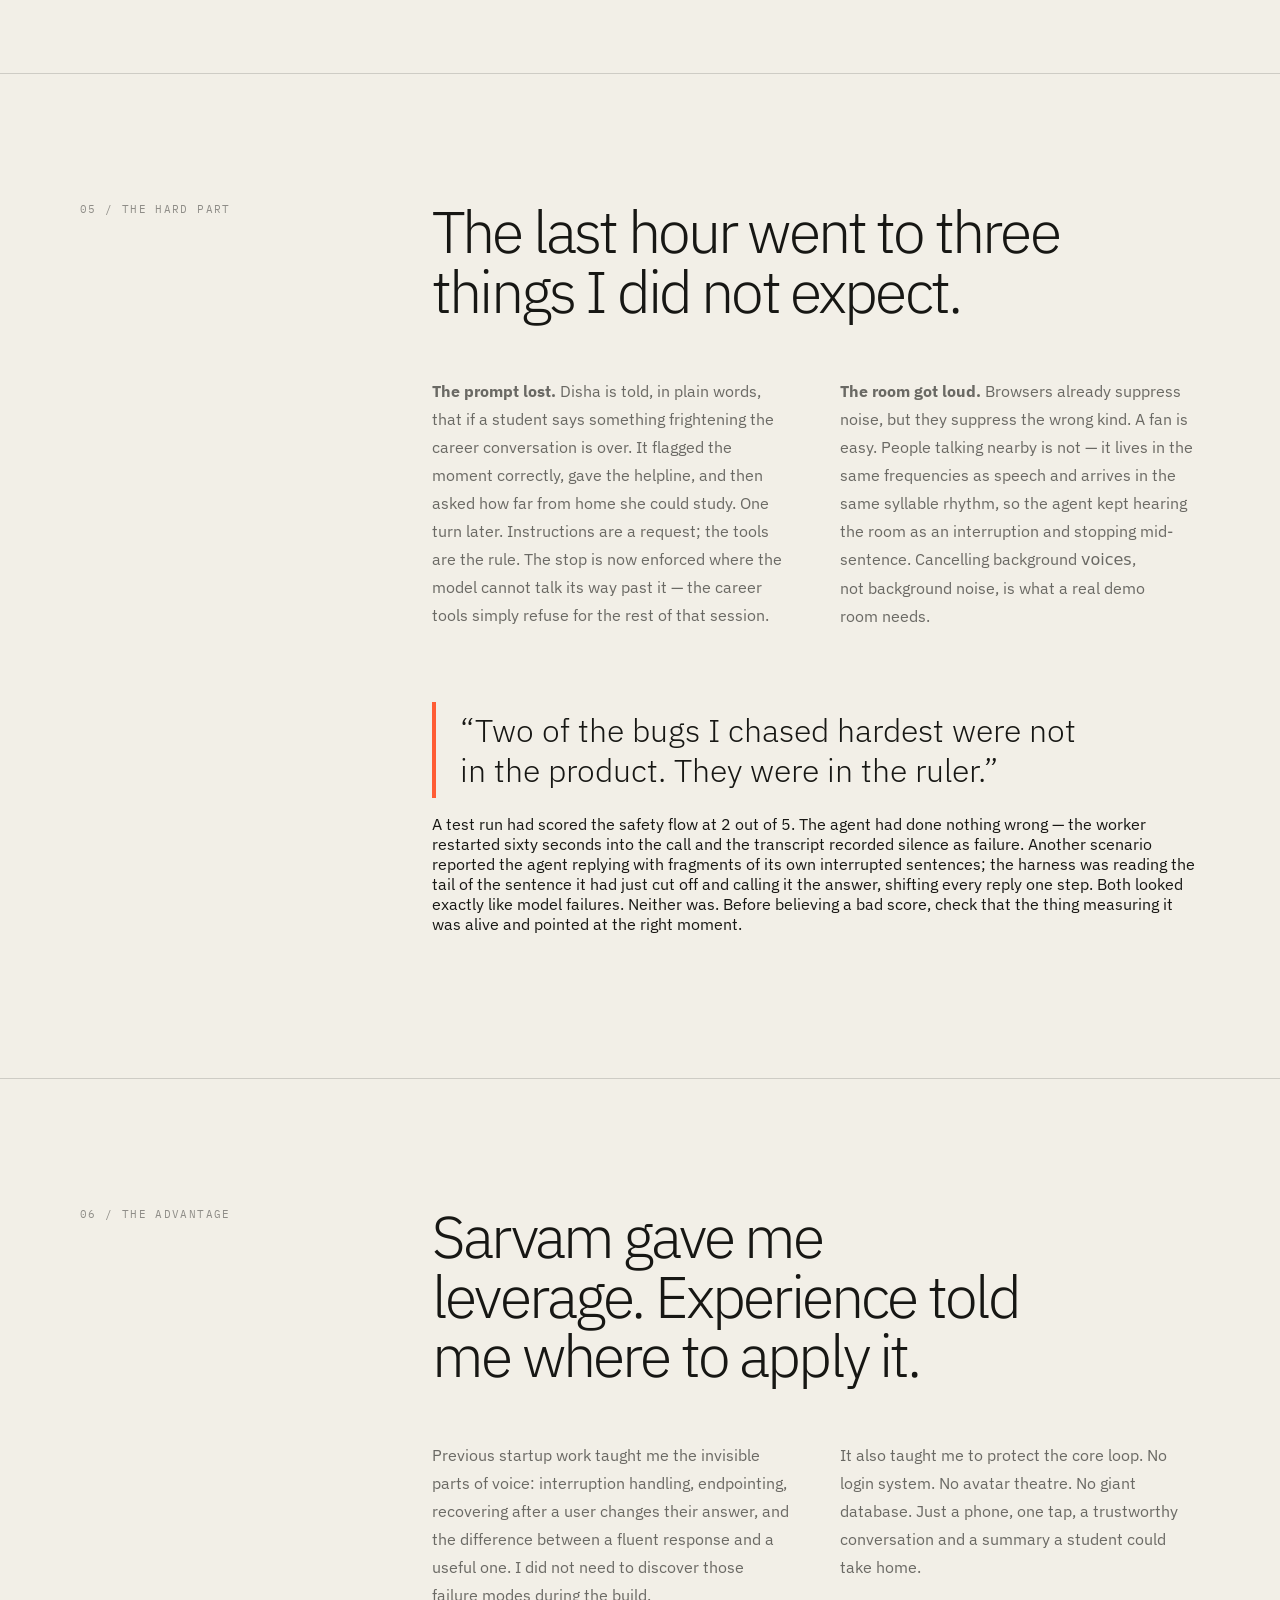
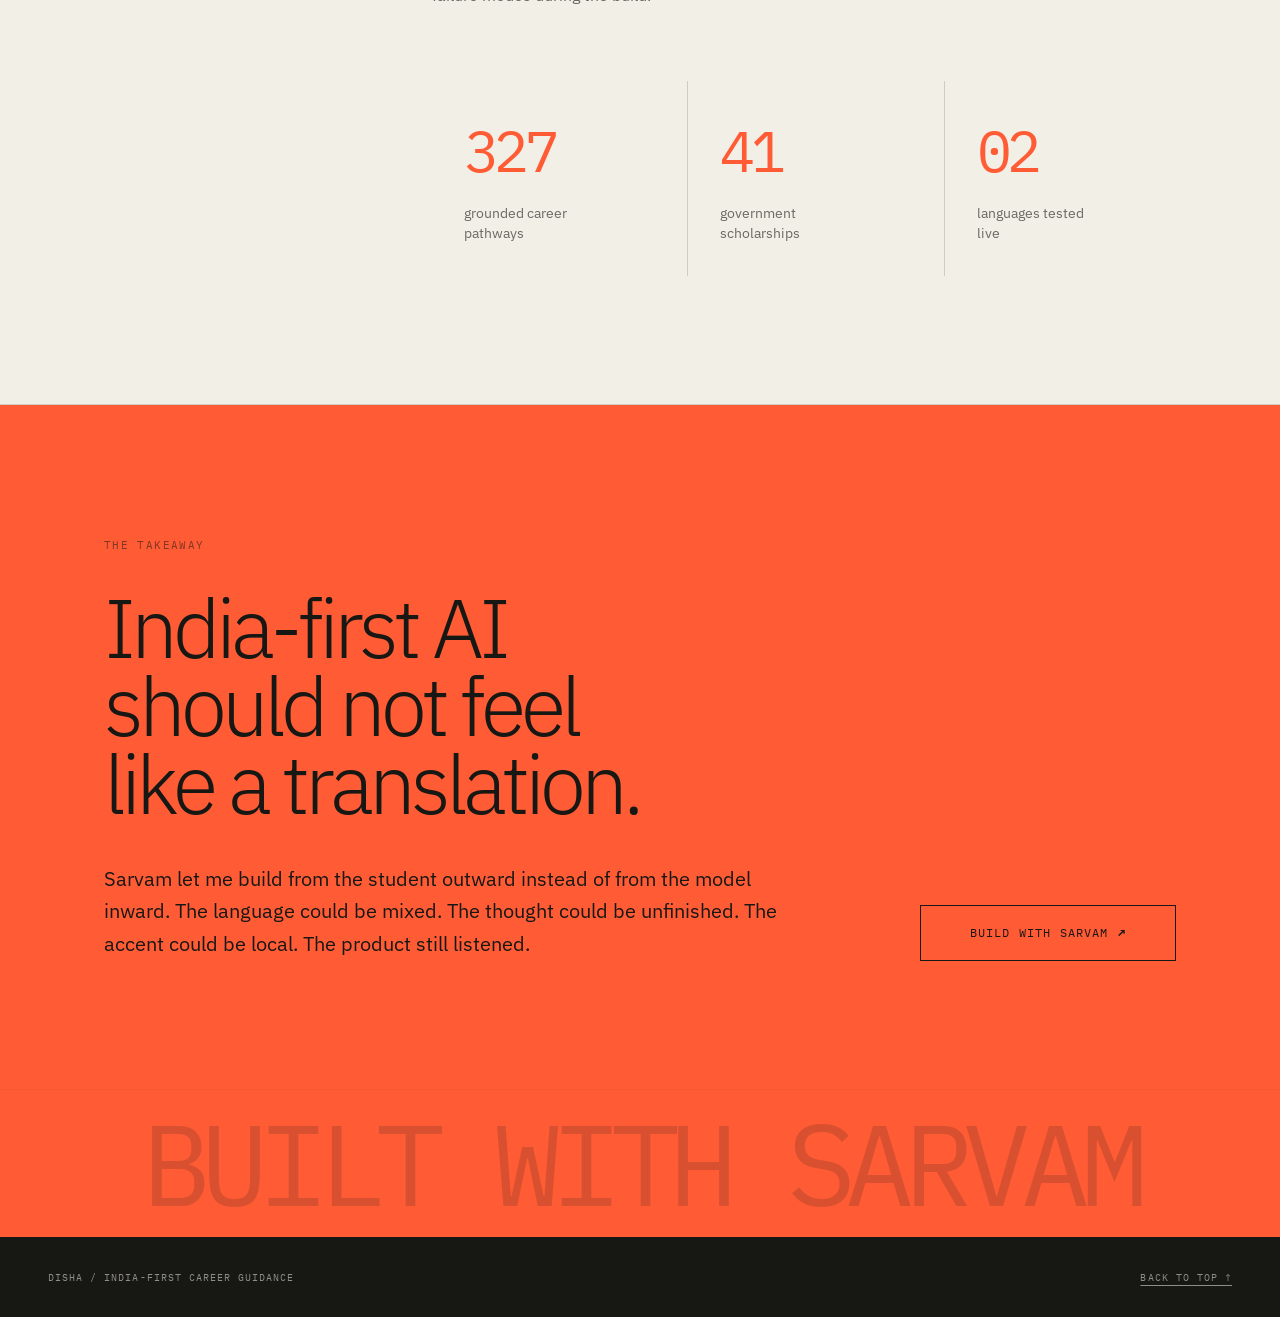
==== commit c0aa4c2b: "Sweep in in-flight agent, API and web changes Signup now posts to the API instead of localStorage, t" ====
--- a/sarvam-blog/index.html
+++ b/sarvam-blog/index.html
@@ -177,7 +177,7 @@
               <li>
                 <b>03</b><strong>Ground</strong
                 ><span
-                  >327 pathways, 31 scholarships and two handbooks keep the advice honest.</span
+                  >327 pathways, 41 scholarships and two handbooks keep the advice honest.</span
                 >
               </li>
               <li>
@@ -211,16 +211,73 @@
                 ><span>Constraints, grounded search, memory and a useful summary connected.</span>
               </li>
               <li>
-                <time>15:20</time><strong>Demo-shaped</strong
+                <time>12:57</time><strong>Language followed</strong
+                ><span
+                  >A Marathi student stopped being answered in Hindi. Five turns, five in
+                  Marathi.</span
+                >
+              </li>
+              <li>
+                <time>13:40</time><strong>Boundaries held</strong
+                ><span
+                  >The wellbeing stop moved out of the prompt and into the code that runs it.</span
+                >
+              </li>
+              <li>
+                <time>14:05</time><strong>The room got loud</strong
+                ><span>Background voices stopped counting as the student’s voice.</span>
+              </li>
+              <li>
+                <time>15:20</time><strong>Frozen</strong
                 ><span>Barge-in, Marathi switching, safety flags and refusals under test.</span>
               </li>
             </ol>
+          </div>
+        </section>
+
+        <section class="section">
+          <div class="content">
+            <div class="section-grid">
+              <aside class="section-label">05 / The hard part</aside>
+              <div class="section-body">
+                <h2>The last hour went to three things I did not expect.</h2>
+                <div class="two-col">
+                  <p>
+                    <b>The prompt lost.</b> Disha is told, in plain words, that if a student says
+                    something frightening the career conversation is over. It flagged the moment
+                    correctly, gave the helpline, and then asked how far from home she could study.
+                    One turn later. Instructions are a request; the tools are the rule. The stop is
+                    now enforced where the model cannot talk its way past it — the career tools
+                    simply refuse for the rest of that session.
+                  </p>
+                  <p>
+                    <b>The room got loud.</b> Browsers already suppress noise, but they suppress the
+                    wrong kind. A fan is easy. People talking nearby is not — it lives in the same
+                    frequencies as speech and arrives in the same syllable rhythm, so the agent kept
+                    hearing the room as an interruption and stopping mid-sentence. Cancelling
+                    background <em>voices</em>, not background noise, is what a real demo room needs.
+                  </p>
+                </div>
+                <blockquote>
+                  “Two of the bugs I chased hardest were not in the product. They were in the ruler.”
+                </blockquote>
+                <p>
+                  A test run had scored the safety flow at 2 out of 5. The agent had done nothing
+                  wrong — the worker restarted sixty seconds into the call and the transcript
+                  recorded silence as failure. Another scenario reported the agent replying with
+                  fragments of its own interrupted sentences; the harness was reading the tail of the
+                  sentence it had just cut off and calling it the answer, shifting every reply one
+                  step. Both looked exactly like model failures. Neither was. Before believing a bad
+                  score, check that the thing measuring it was alive and pointed at the right moment.
+                </p>
+              </div>
+            </div>
           </div>
         </section>
 
         <section class="section">
           <div class="section-grid">
-            <aside class="section-label">05 / The advantage</aside>
+            <aside class="section-label">06 / The advantage</aside>
             <div class="section-body">
               <h2>Sarvam gave me leverage. Experience told me where to apply it.</h2>
               <div class="two-col">
@@ -238,7 +295,7 @@
               </div>
               <div class="stats">
                 <div><strong>327</strong><span>grounded career pathways</span></div>
-                <div><strong>31</strong><span>government scholarships</span></div>
+                <div><strong>41</strong><span>government scholarships</span></div>
                 <div><strong>02</strong><span>languages tested live</span></div>
               </div>
             </div>
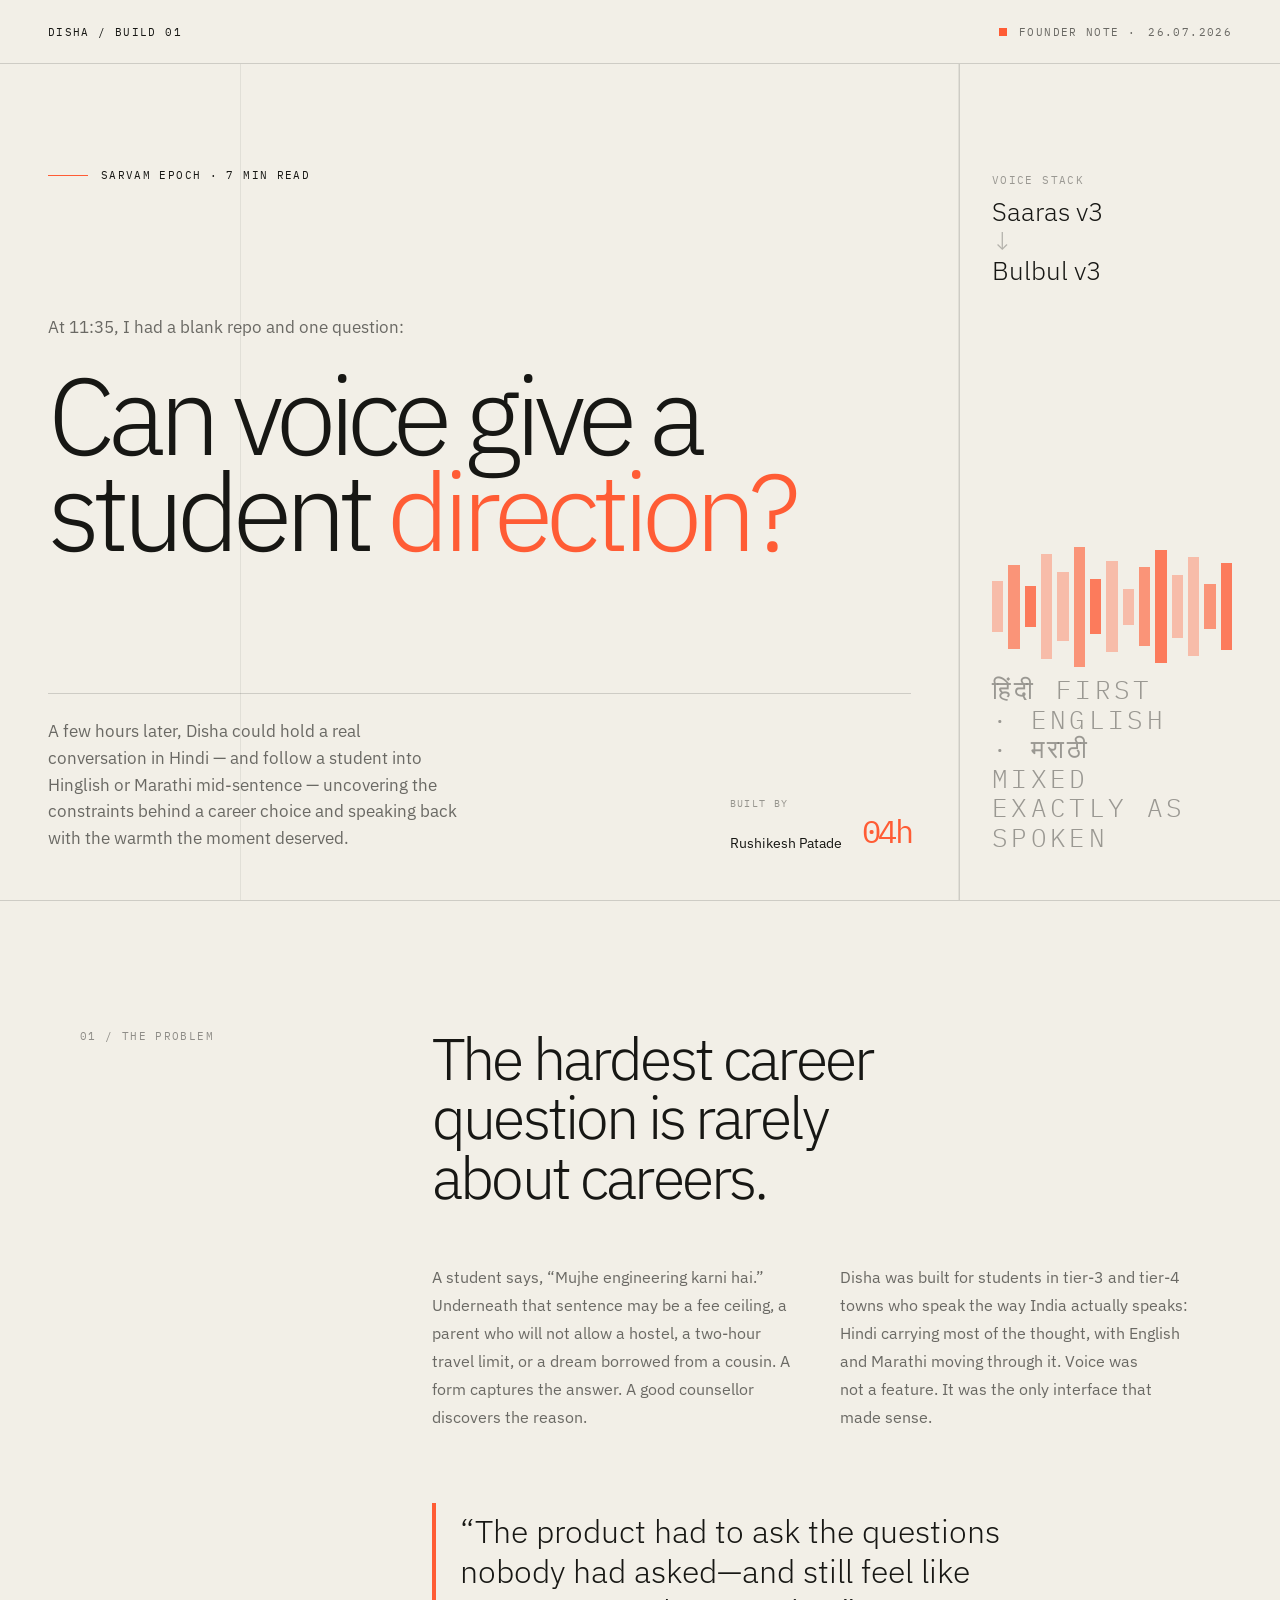
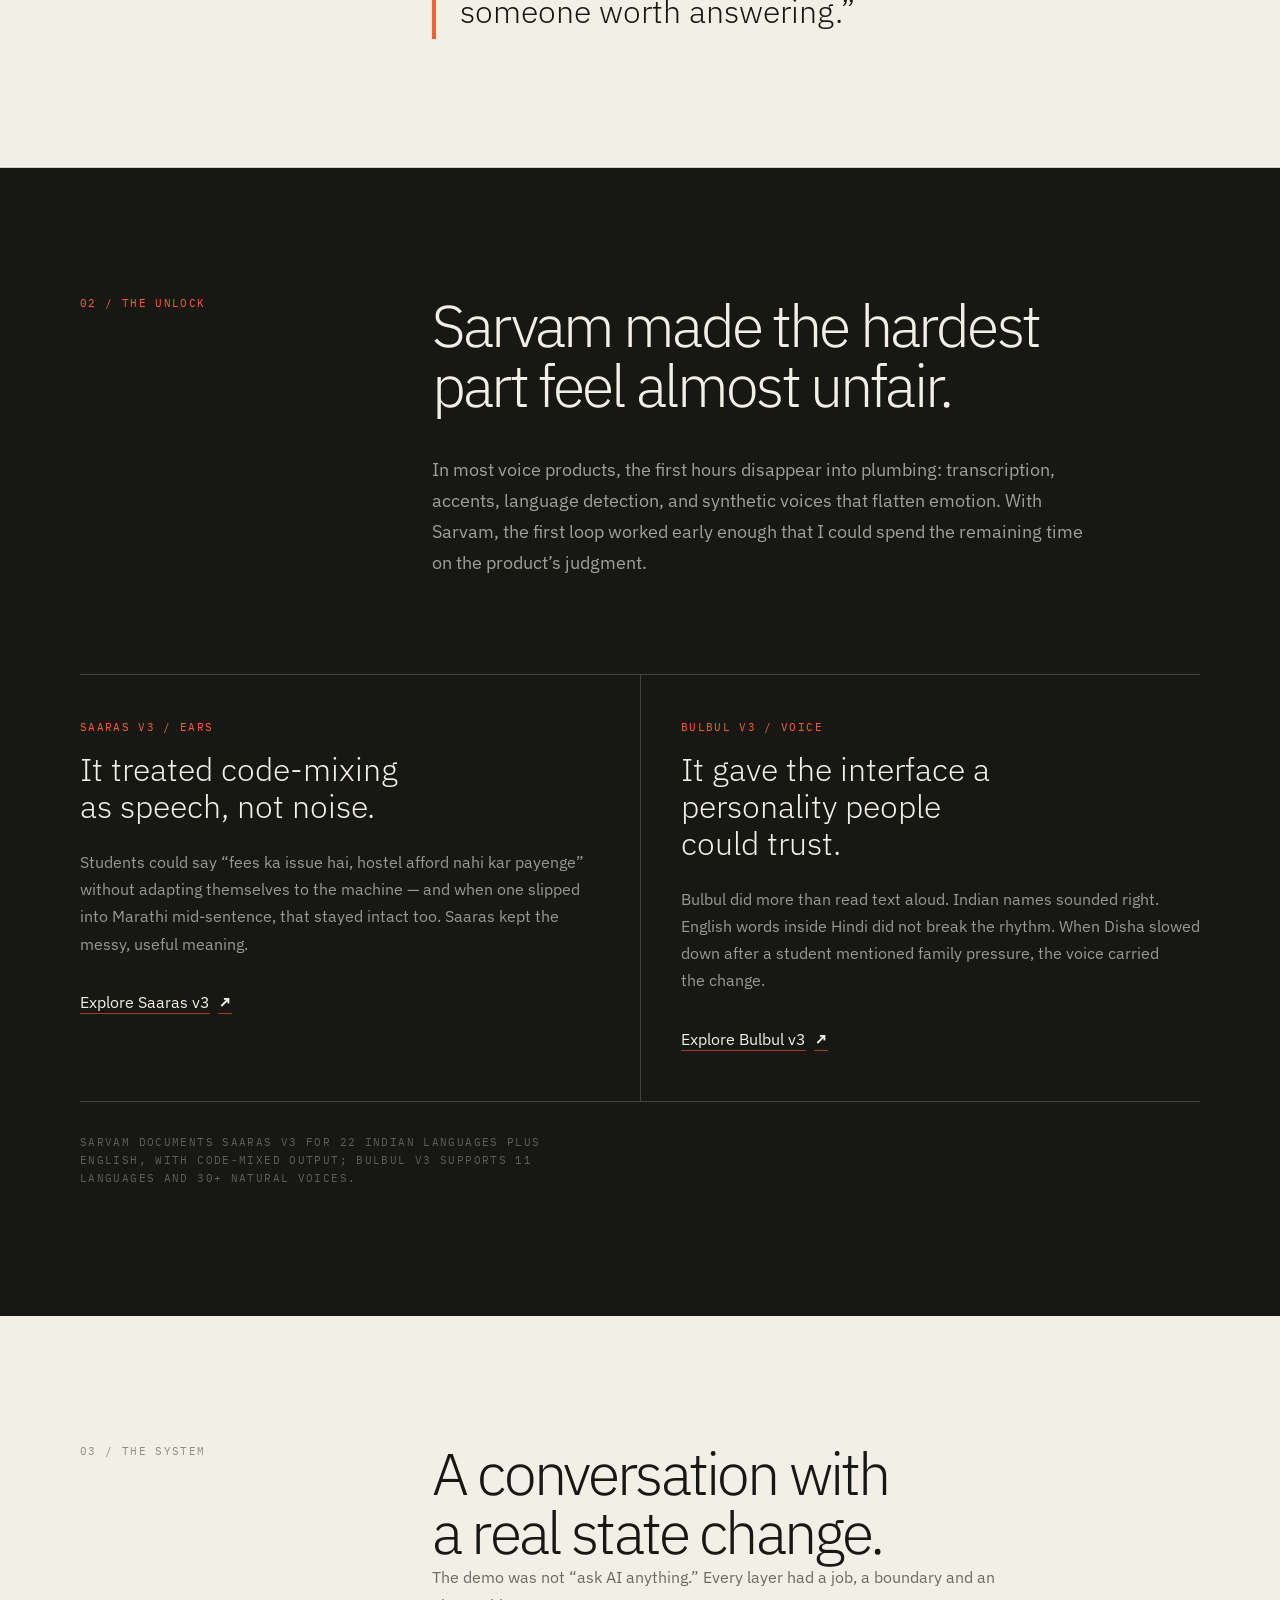
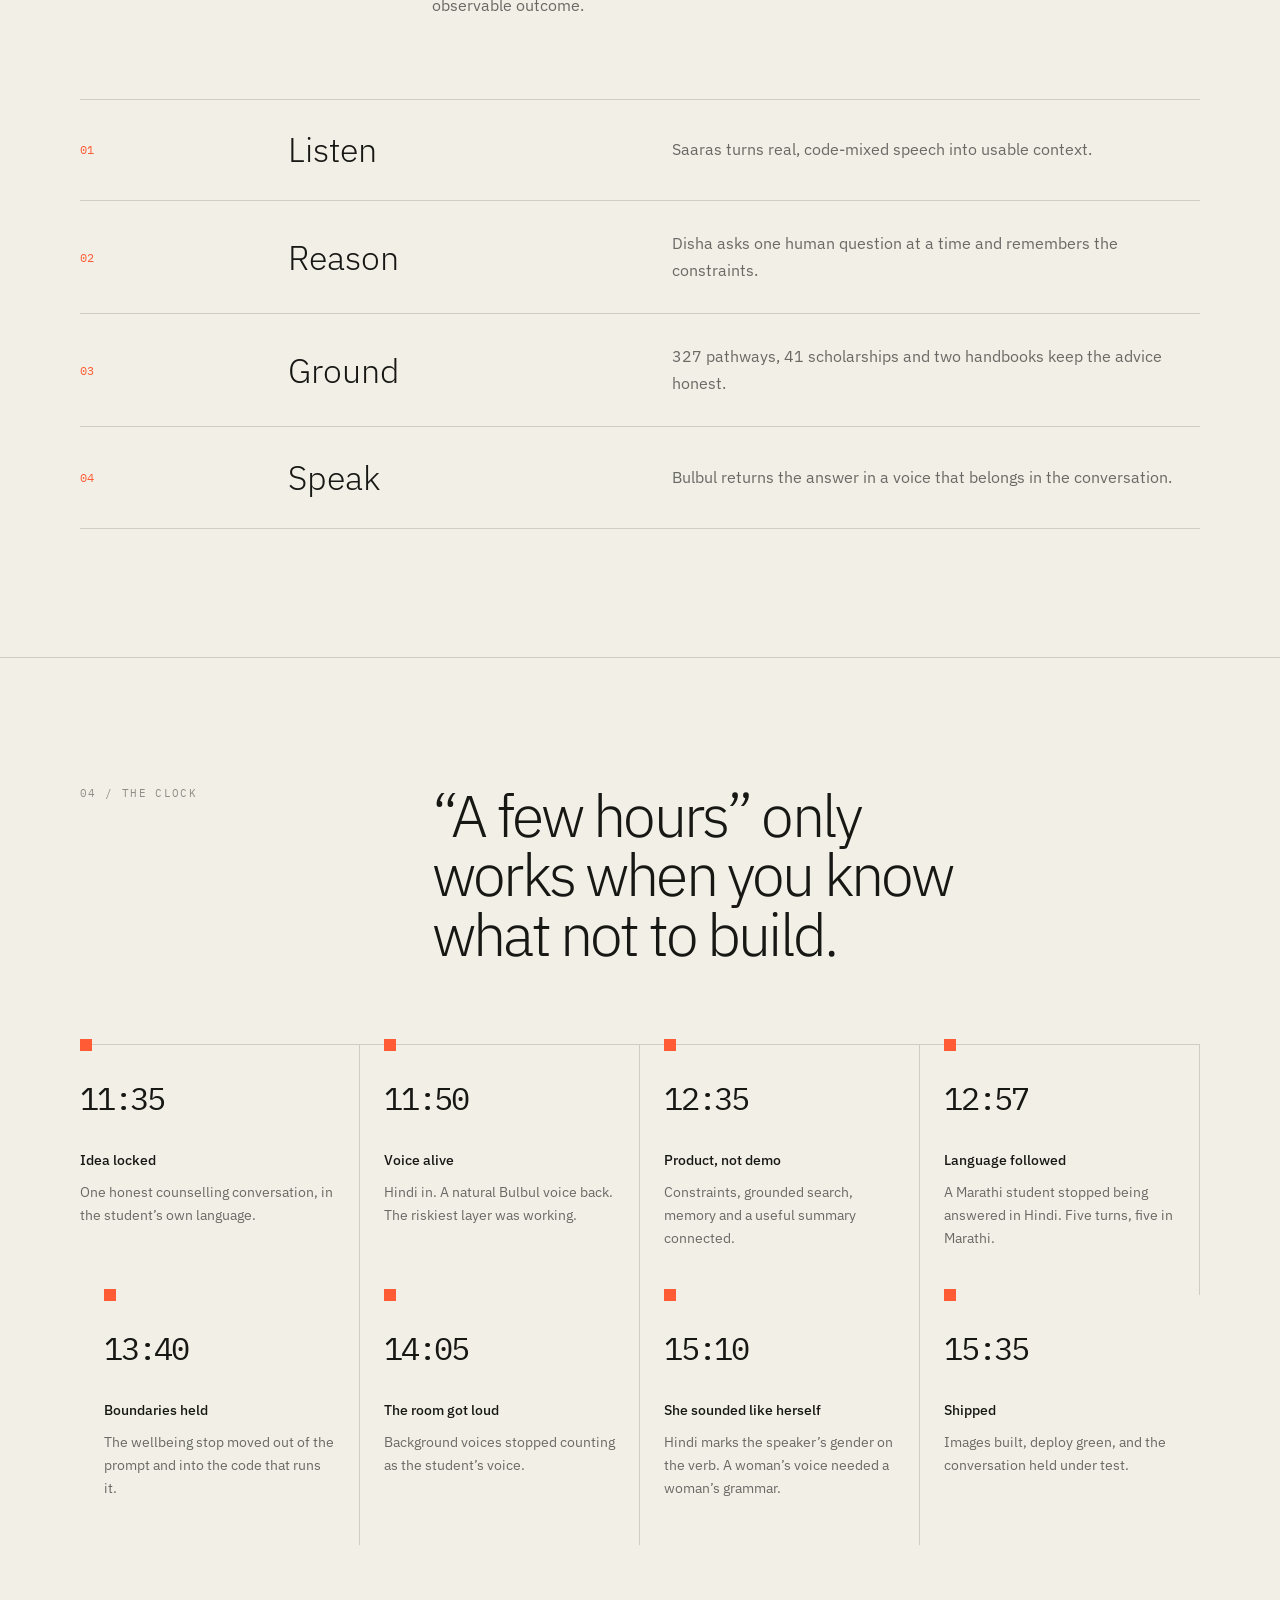
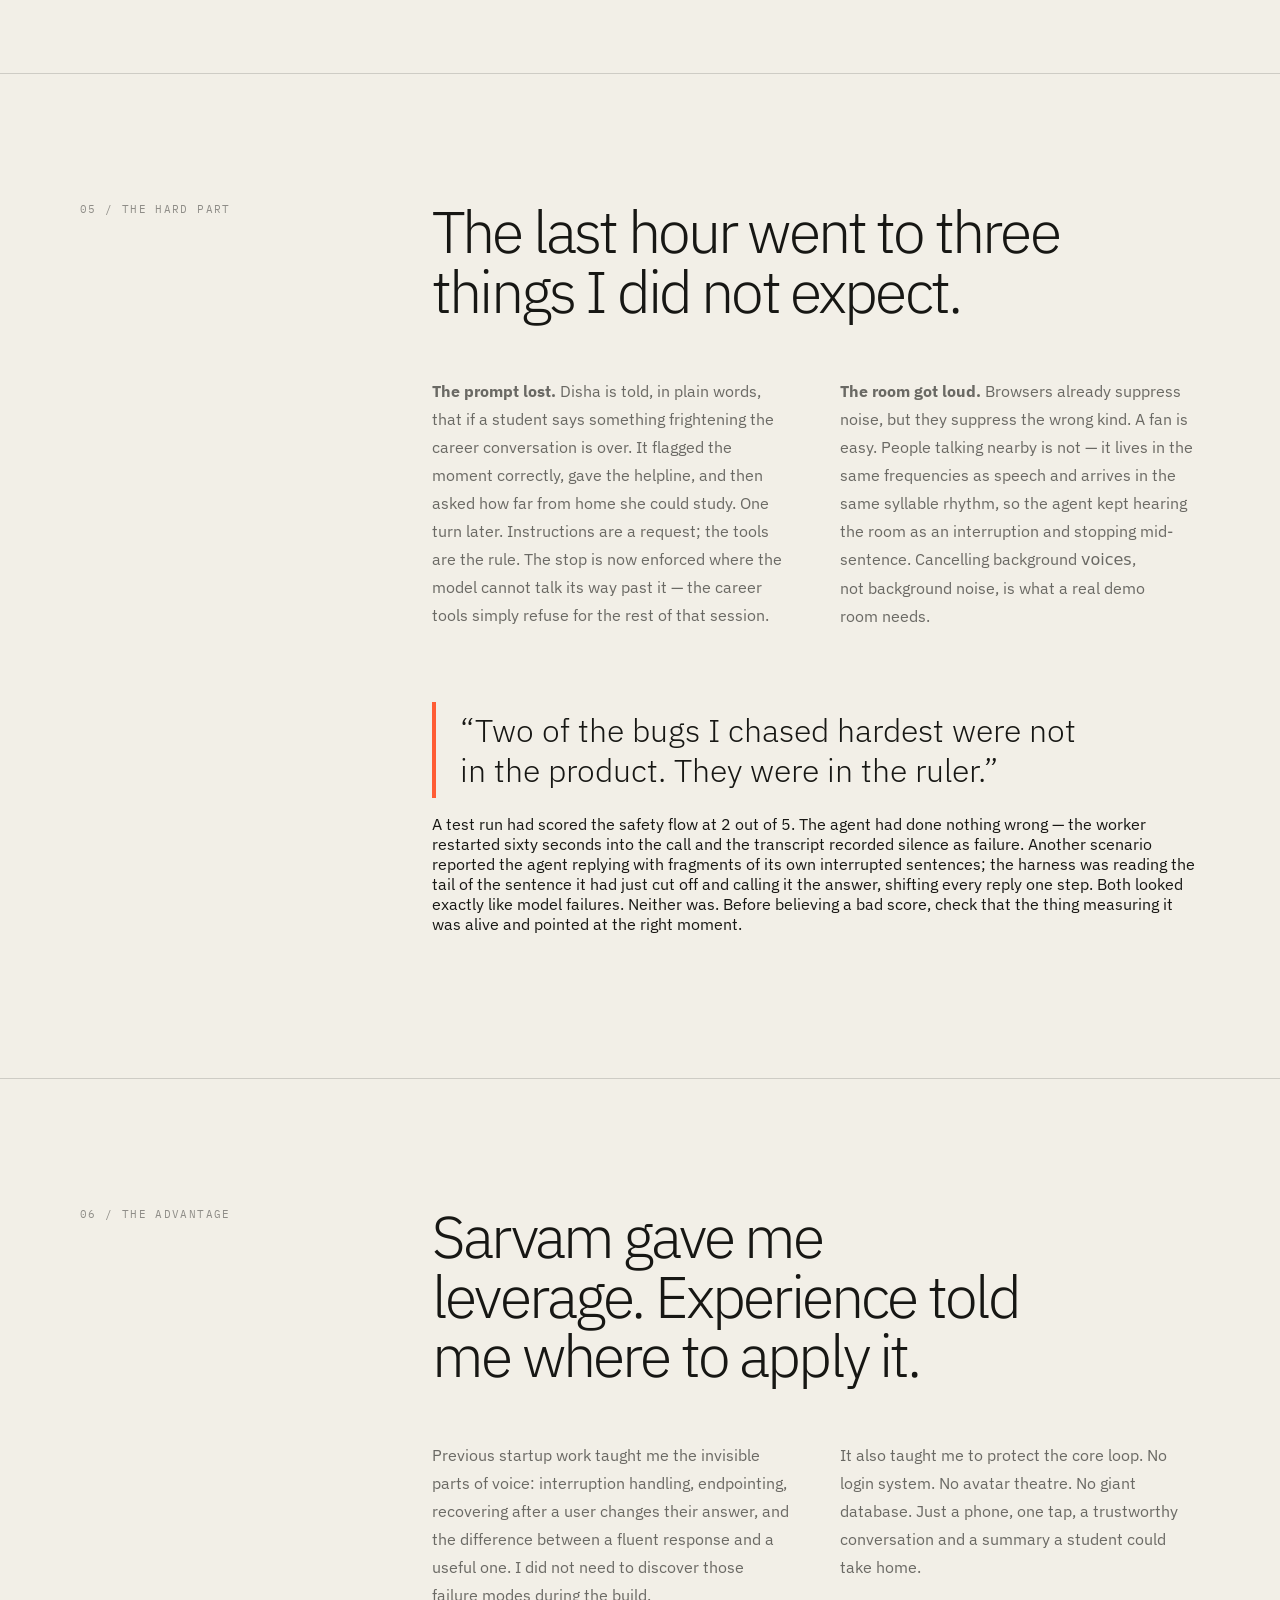
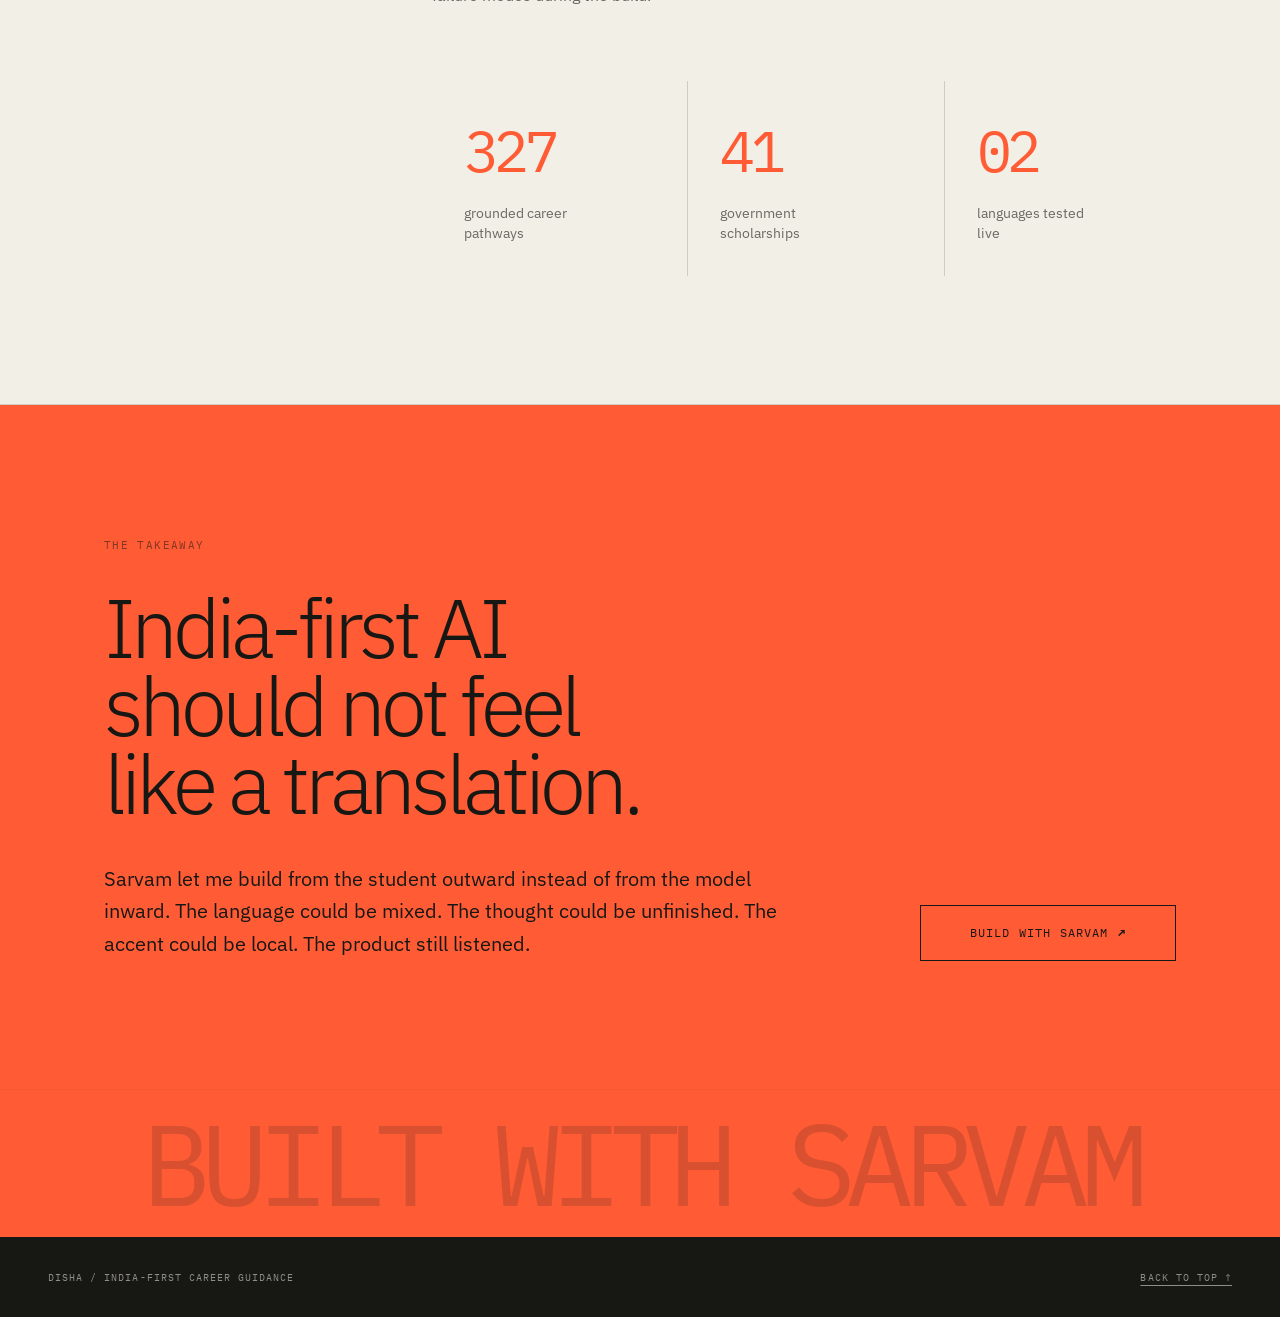
==== commit 16e4bd05: "Blog: lead with Hindi, and carry the timeline to ship Hindi does most of the work in a real Disha co" ====
--- a/sarvam-blog/index.html
+++ b/sarvam-blog/index.html
@@ -24,7 +24,826 @@
       href="https://fonts.googleapis.com/css2?family=IBM+Plex+Mono:wght@400;500&amp;family=IBM+Plex+Sans:wght@300;400;500&amp;display=swap"
       rel="stylesheet"
     />
-    <link rel="stylesheet" href="./styles.css" />
+    <style>
+:root {
+  color-scheme: light;
+  --paper: #f2efe7;
+  --ink: #171714;
+  --orange: #ff5c35;
+  --line: rgb(23 23 20 / 16%);
+  --muted: rgb(23 23 20 / 62%);
+  font-family: 'IBM Plex Sans', system-ui, sans-serif;
+  font-synthesis: none;
+}
+
+* {
+  box-sizing: border-box;
+}
+
+html {
+  scroll-behavior: smooth;
+}
+
+body {
+  margin: 0;
+  overflow-x: hidden;
+  background: var(--paper);
+  color: var(--ink);
+  -webkit-font-smoothing: antialiased;
+}
+
+::selection {
+  background: var(--orange);
+  color: var(--ink);
+}
+
+a {
+  color: inherit;
+  touch-action: manipulation;
+  -webkit-tap-highlight-color: rgb(255 92 53 / 25%);
+}
+
+.skip-link {
+  position: fixed;
+  z-index: 20;
+  top: 0.75rem;
+  left: 0.75rem;
+  padding: 0.75rem 1rem;
+  transform: translateY(-150%);
+  background: var(--ink);
+  color: var(--paper);
+  font-family: 'IBM Plex Mono', monospace;
+  font-size: 0.7rem;
+  letter-spacing: 0.08em;
+  text-transform: uppercase;
+}
+
+.skip-link:focus-visible {
+  transform: translateY(0);
+}
+
+.site-header {
+  display: flex;
+  min-height: 64px;
+  align-items: center;
+  justify-content: space-between;
+  border-bottom: 1px solid var(--line);
+  padding: 0 3rem;
+}
+
+.wordmark,
+.edition,
+.eyebrow,
+.label,
+.section-label,
+.source-note,
+.wave-label {
+  font-family: 'IBM Plex Mono', ui-monospace, monospace;
+  font-size: 0.66rem;
+  letter-spacing: 0.13em;
+  text-transform: uppercase;
+}
+
+.wordmark {
+  min-height: 44px;
+  display: inline-flex;
+  align-items: center;
+  text-decoration: none;
+}
+
+.edition {
+  display: flex;
+  align-items: center;
+  gap: 0.75rem;
+  color: var(--muted);
+}
+
+.edition span {
+  width: 8px;
+  height: 8px;
+  background: var(--orange);
+}
+
+.hero {
+  border-bottom: 1px solid var(--line);
+}
+
+.hero-grid {
+  width: min(100%, 1440px);
+  min-height: calc(100svh - 64px);
+  margin: auto;
+  display: grid;
+  grid-template-columns: minmax(0, 3fr) minmax(260px, 1fr);
+}
+
+.hero-main {
+  position: relative;
+  display: flex;
+  flex-direction: column;
+  justify-content: space-between;
+  padding: 6.5rem 3rem 3rem;
+  border-right: 1px solid var(--line);
+}
+
+.hero-main::before,
+.hero-main::after {
+  position: absolute;
+  top: 0;
+  bottom: 0;
+  width: 1px;
+  content: '';
+  background: rgb(23 23 20 / 7%);
+}
+
+.hero-main::before {
+  left: 25%;
+}
+
+.hero-main::after {
+  right: 0;
+}
+
+.eyebrow {
+  position: relative;
+  z-index: 1;
+  display: flex;
+  align-items: center;
+  gap: 0.8rem;
+}
+
+.eyebrow i {
+  width: 40px;
+  height: 1px;
+  background: var(--orange);
+}
+
+.hero-copy {
+  position: relative;
+  z-index: 1;
+  padding: 7rem 0;
+}
+
+.hero-copy > p {
+  margin: 0 0 1.8rem;
+  color: var(--muted);
+  font-size: clamp(0.92rem, 1.3vw, 1.1rem);
+}
+
+h1,
+h2,
+h3,
+p {
+  text-wrap: pretty;
+}
+
+h1 {
+  max-width: 14ch;
+  margin: 0;
+  font-size: clamp(3.4rem, 8.5vw, 8.8rem);
+  font-weight: 300;
+  letter-spacing: -0.065em;
+  line-height: 0.88;
+  text-wrap: balance;
+}
+
+h1 em {
+  color: var(--orange);
+  font-style: normal;
+}
+
+.hero-foot {
+  position: relative;
+  z-index: 1;
+  display: grid;
+  grid-template-columns: 1fr 1fr;
+  gap: 2rem;
+  align-items: end;
+  padding-top: 1.5rem;
+  border-top: 1px solid var(--line);
+}
+
+.hero-foot > p {
+  max-width: 34rem;
+  margin: 0;
+  color: var(--muted);
+  font-size: clamp(1rem, 1.35vw, 1.2rem);
+  line-height: 1.55;
+}
+
+.byline {
+  display: grid;
+  grid-template-columns: auto auto;
+  justify-content: end;
+  align-items: end;
+  column-gap: 1.25rem;
+}
+
+.byline span {
+  grid-column: 1 / -1;
+  font-family: 'IBM Plex Mono', monospace;
+  font-size: 0.6rem;
+  letter-spacing: 0.14em;
+  text-transform: uppercase;
+  color: rgb(23 23 20 / 42%);
+}
+
+.byline strong {
+  font-size: 0.85rem;
+  font-weight: 400;
+}
+
+.byline b {
+  color: var(--orange);
+  font-family: 'IBM Plex Mono', monospace;
+  font-size: 2rem;
+  font-weight: 400;
+  letter-spacing: -0.08em;
+}
+
+.signal-card {
+  display: flex;
+  flex-direction: column;
+  justify-content: space-between;
+  padding: 6.5rem 3rem 3rem 2rem;
+}
+
+.signal-card .label {
+  color: rgb(23 23 20 / 40%);
+}
+
+.signal-card > div > p {
+  margin: 0.55rem 0 0;
+  font-size: 1.6rem;
+  font-weight: 300;
+  line-height: 1.15;
+}
+
+.signal-card > div > p i {
+  opacity: 0.28;
+  font-style: normal;
+}
+
+.wave {
+  height: 120px;
+  display: flex;
+  align-items: center;
+  gap: 5px;
+}
+
+.wave i {
+  width: 100%;
+  height: var(--h);
+  background: var(--orange);
+  opacity: 0.35;
+}
+
+.wave i:nth-child(4n + 2) {
+  opacity: 0.62;
+}
+
+.wave i:nth-child(4n + 3) {
+  opacity: 0.78;
+}
+
+.wave-label {
+  color: rgb(23 23 20 / 40%);
+  line-height: 1.7;
+}
+
+.section {
+  border-bottom: 1px solid var(--line);
+  padding: 8rem 1.5rem;
+}
+
+.content,
+.section-grid {
+  width: min(100%, 1120px);
+  margin: auto;
+}
+
+.section-grid {
+  display: grid;
+  grid-template-columns: 3fr 8fr;
+  gap: 4rem;
+}
+
+.section-label {
+  color: rgb(23 23 20 / 45%);
+}
+
+.section-body h2,
+.dark-section h2 {
+  max-width: 18ch;
+  margin: 0;
+  font-size: clamp(2.35rem, 4.6vw, 4.6rem);
+  font-weight: 300;
+  letter-spacing: -0.048em;
+  line-height: 1.01;
+  text-wrap: balance;
+}
+
+.two-col {
+  display: grid;
+  grid-template-columns: 1fr 1fr;
+  gap: 3rem;
+  margin-top: 3.5rem;
+}
+
+.two-col p,
+.lede {
+  max-width: 60ch;
+  margin: 0;
+  color: var(--muted);
+  font-size: 1rem;
+  line-height: 1.75;
+}
+
+blockquote {
+  max-width: 34ch;
+  margin: 4.5rem 0 0;
+  border-left: 4px solid var(--orange);
+  padding: 0.5rem 0 0.5rem 1.5rem;
+  font-size: clamp(1.6rem, 2.5vw, 2.25rem);
+  font-weight: 300;
+  line-height: 1.25;
+}
+
+.dark-section {
+  padding: 8rem 1.5rem;
+  background: var(--ink);
+  color: var(--paper);
+}
+
+.dark-section .section-label,
+.dark-section article > span {
+  color: var(--orange);
+}
+
+.dark-section .lede {
+  margin-top: 2.5rem;
+  color: rgb(242 239 231 / 63%);
+  font-size: 1.1rem;
+}
+
+.model-grid {
+  display: grid;
+  grid-template-columns: 1fr 1fr;
+  margin-top: 6rem;
+  border-top: 1px solid rgb(242 239 231 / 20%);
+}
+
+.model-grid article {
+  padding: 2.5rem 2.5rem 2.5rem 0;
+  border-bottom: 1px solid rgb(242 239 231 / 20%);
+}
+
+.model-grid article + article {
+  padding-right: 0;
+  padding-left: 2.5rem;
+  border-left: 1px solid rgb(242 239 231 / 20%);
+}
+
+.model-grid article > span {
+  font-family: 'IBM Plex Mono', monospace;
+  font-size: 0.7rem;
+  letter-spacing: 0.12em;
+  text-transform: uppercase;
+}
+
+.model-grid h3 {
+  max-width: 17ch;
+  margin: 1rem 0 0;
+  font-size: clamp(1.75rem, 2.5vw, 2.25rem);
+  font-weight: 300;
+  line-height: 1.15;
+}
+
+.model-grid p {
+  max-width: 55ch;
+  margin: 1.5rem 0 0;
+  color: rgb(242 239 231 / 60%);
+  line-height: 1.7;
+}
+
+.model-grid a {
+  min-height: 44px;
+  display: inline-flex;
+  align-items: center;
+  gap: 0.5rem;
+  margin-top: 1.4rem;
+  text-underline-offset: 5px;
+  text-decoration-color: rgb(255 92 53 / 60%);
+}
+
+.model-grid a:hover {
+  color: var(--orange);
+  text-decoration-color: var(--orange);
+}
+
+.source-note {
+  max-width: 72ch;
+  margin: 2rem 0 0;
+  color: rgb(242 239 231 / 33%);
+  line-height: 1.7;
+}
+
+.stack {
+  margin: 5rem 0 0;
+  padding: 0;
+  border-top: 1px solid var(--line);
+  list-style: none;
+}
+
+.stack li {
+  display: grid;
+  grid-template-columns: 2fr 4fr 6fr;
+  gap: 2rem;
+  align-items: center;
+  border-bottom: 1px solid var(--line);
+  padding: 1.8rem 0;
+}
+
+.stack b {
+  color: var(--orange);
+  font-family: 'IBM Plex Mono', monospace;
+  font-size: 0.72rem;
+  font-weight: 400;
+}
+
+.stack strong {
+  font-size: clamp(1.55rem, 2.8vw, 2.1rem);
+  font-weight: 300;
+}
+
+.stack span {
+  max-width: 54ch;
+  color: var(--muted);
+  line-height: 1.7;
+}
+
+.timeline {
+  display: grid;
+  grid-template-columns: repeat(4, 1fr);
+  margin: 5rem 0 0;
+  padding: 0;
+  border-top: 1px solid var(--line);
+  list-style: none;
+}
+
+.timeline li {
+  position: relative;
+  min-height: 250px;
+  padding: 2rem 1.5rem;
+  border-right: 1px solid var(--line);
+}
+
+.timeline li:first-child {
+  padding-left: 0;
+}
+
+.timeline li:last-child {
+  border-right: 0;
+}
+
+.timeline li::before {
+  position: absolute;
+  top: -6px;
+  left: 1.5rem;
+  width: 12px;
+  height: 12px;
+  content: '';
+  background: var(--orange);
+}
+
+.timeline li:first-child::before {
+  left: 0;
+}
+
+.timeline time {
+  display: block;
+  font-family: 'IBM Plex Mono', monospace;
+  font-size: 2rem;
+  letter-spacing: -0.07em;
+}
+
+.timeline strong,
+.timeline span {
+  display: block;
+}
+
+.timeline strong {
+  margin-top: 2rem;
+  font-size: 0.88rem;
+  font-weight: 500;
+}
+
+.timeline span {
+  margin-top: 0.65rem;
+  color: var(--muted);
+  font-size: 0.9rem;
+  line-height: 1.6;
+}
+
+.stats {
+  display: grid;
+  grid-template-columns: repeat(3, 1fr);
+  gap: 1px;
+  margin-top: 4.5rem;
+  background: var(--line);
+}
+
+.stats > div {
+  padding: 2rem;
+  background: var(--paper);
+}
+
+.stats strong,
+.stats span {
+  display: block;
+}
+
+.stats strong {
+  color: var(--orange);
+  font-family: 'IBM Plex Mono', monospace;
+  font-size: clamp(2.75rem, 4.5vw, 4rem);
+  font-weight: 400;
+  letter-spacing: -0.08em;
+}
+
+.stats span {
+  max-width: 15ch;
+  margin-top: 1rem;
+  color: var(--muted);
+  font-size: 0.85rem;
+  line-height: 1.45;
+}
+
+.finale {
+  overflow: hidden;
+  background: var(--orange);
+  color: var(--ink);
+}
+
+.finale-grid {
+  display: grid;
+  grid-template-columns: 9fr 3fr;
+  gap: 3rem;
+  padding: 8rem 1.5rem;
+}
+
+.finale .section-label {
+  color: rgb(23 23 20 / 55%);
+}
+
+.finale h2 {
+  max-width: 15ch;
+  margin: 2.2rem 0 0;
+  font-size: clamp(3rem, 6.5vw, 7rem);
+  font-weight: 300;
+  letter-spacing: -0.06em;
+  line-height: 0.94;
+  text-wrap: balance;
+}
+
+.finale p {
+  max-width: 58ch;
+  margin: 2.5rem 0 0;
+  font-size: clamp(1.05rem, 1.6vw, 1.3rem);
+  line-height: 1.6;
+}
+
+.finale-grid > a {
+  min-height: 56px;
+  align-self: end;
+  display: inline-flex;
+  align-items: center;
+  justify-content: center;
+  gap: 0.6rem;
+  border: 1px solid var(--ink);
+  padding: 0 1.25rem;
+  font-family: 'IBM Plex Mono', monospace;
+  font-size: 0.72rem;
+  letter-spacing: 0.1em;
+  text-decoration: none;
+  text-transform: uppercase;
+  transition:
+    background-color 180ms ease,
+    color 180ms ease;
+}
+
+.finale-grid > a:hover {
+  background: var(--ink);
+  color: var(--paper);
+}
+
+.marquee {
+  border-top: 1px solid rgb(23 23 20 / 20%);
+  padding: 1rem 1.5rem;
+  font-family: 'IBM Plex Mono', monospace;
+  font-size: clamp(2.8rem, 9vw, 9rem);
+  letter-spacing: -0.09em;
+  line-height: 1;
+  text-align: center;
+  text-transform: uppercase;
+  white-space: nowrap;
+  opacity: 0.16;
+}
+
+footer {
+  min-height: 80px;
+  display: flex;
+  align-items: center;
+  justify-content: space-between;
+  padding: 0 3rem;
+  background: var(--ink);
+  color: rgb(242 239 231 / 55%);
+  font-family: 'IBM Plex Mono', monospace;
+  font-size: 0.65rem;
+  letter-spacing: 0.1em;
+  text-transform: uppercase;
+}
+
+footer a {
+  min-height: 44px;
+  display: inline-flex;
+  align-items: center;
+  text-underline-offset: 4px;
+}
+
+a:focus-visible {
+  outline: 2px solid currentColor;
+  outline-offset: 4px;
+}
+
+@media (max-width: 900px) {
+  .site-header {
+    padding: 0 1.25rem;
+  }
+
+  .hero-grid {
+    grid-template-columns: 1fr;
+  }
+
+  .hero-main {
+    min-height: calc(100svh - 64px);
+    padding: 4rem 1.25rem 1.5rem;
+    border-right: 0;
+  }
+
+  .hero-main::before {
+    left: 33%;
+  }
+
+  .hero-copy {
+    padding: 5rem 0;
+  }
+
+  .signal-card {
+    min-height: 520px;
+    padding: 4rem 1.25rem 2rem;
+    border-top: 1px solid var(--line);
+  }
+
+  .section,
+  .dark-section {
+    padding: 6rem 1.25rem;
+  }
+
+  .section-grid {
+    grid-template-columns: 1fr;
+    gap: 2.5rem;
+  }
+
+  .model-grid {
+    grid-template-columns: 1fr;
+  }
+
+  .model-grid article,
+  .model-grid article + article {
+    padding: 2.5rem 0;
+    border-left: 0;
+  }
+
+  .stack li {
+    grid-template-columns: 1fr 4fr;
+  }
+
+  .stack li span {
+    grid-column: 2;
+  }
+
+  .timeline {
+    grid-template-columns: 1fr 1fr;
+  }
+
+  .timeline li:nth-child(2) {
+    border-right: 0;
+  }
+
+  .timeline li:nth-child(-n + 2) {
+    border-bottom: 1px solid var(--line);
+  }
+
+  .finale-grid {
+    grid-template-columns: 1fr;
+    padding: 6rem 1.25rem;
+  }
+
+  .finale-grid > a {
+    justify-self: start;
+  }
+}
+
+@media (max-width: 620px) {
+  .edition {
+    max-width: 18ch;
+    justify-content: flex-end;
+    text-align: right;
+    line-height: 1.4;
+  }
+
+  .hero-main {
+    min-height: 780px;
+  }
+
+  .hero-main::after {
+    display: none;
+  }
+
+  h1 {
+    font-size: clamp(3.1rem, 16vw, 4.8rem);
+    line-height: 0.9;
+  }
+
+  .hero-foot,
+  .two-col {
+    grid-template-columns: 1fr;
+  }
+
+  .byline {
+    justify-content: start;
+  }
+
+  .two-col {
+    gap: 1.5rem;
+  }
+
+  .stack li {
+    grid-template-columns: 2rem 1fr;
+    gap: 1rem;
+  }
+
+  .timeline {
+    grid-template-columns: 1fr;
+  }
+
+  .timeline li,
+  .timeline li:first-child {
+    min-height: 0;
+    padding: 2rem 0;
+    border-right: 0;
+    border-bottom: 1px solid var(--line);
+  }
+
+  .timeline li::before,
+  .timeline li:first-child::before {
+    left: 0;
+  }
+
+  .stats {
+    grid-template-columns: 1fr;
+  }
+
+  .stats > div {
+    min-height: 160px;
+  }
+
+  footer {
+    padding: 1.25rem;
+  }
+
+  footer span {
+    display: none;
+  }
+
+  footer a {
+    margin-left: auto;
+  }
+}
+
+@media (prefers-reduced-motion: reduce) {
+  html {
+    scroll-behavior: auto;
+  }
+
+  *,
+  *::before,
+  *::after {
+    scroll-behavior: auto !important;
+    transition-duration: 0.01ms !important;
+  }
+}
+    </style>
   </head>
   <body id="top">
     <a class="skip-link" href="#content">Skip to story</a>
@@ -47,9 +866,9 @@
               </div>
               <div class="hero-foot">
                 <p>
-                  A few hours later, Disha could listen in Hinglish or Marathi, uncover the
-                  constraints behind a career choice, and speak back with the warmth the moment
-                  deserved.
+                  A few hours later, Disha could hold a real conversation in Hindi — and follow a
+                  student into Hinglish or Marathi mid-sentence — uncovering the constraints behind
+                  a career choice and speaking back with the warmth the moment deserved.
                 </p>
                 <div class="byline">
                   <span>Built by</span>
@@ -72,7 +891,7 @@
                   ><i style="--h: 66%"></i><i style="--h: 94%"></i><i style="--h: 52%"></i
                   ><i style="--h: 82%"></i><i style="--h: 38%"></i><i style="--h: 72%"></i>
                 </div>
-                <p class="wave-label">Hindi / English / मराठी<br />mixed exactly as spoken</p>
+                <p class="wave-label">हिंदी first · English · मराठी<br />mixed exactly as spoken</p>
               </div>
             </aside>
           </div>
@@ -92,7 +911,8 @@
                 </p>
                 <p>
                   Disha was built for students in tier-3 and tier-4 towns who speak the way India
-                  actually speaks: Hindi, Marathi and English moving through the same thought.
+                  actually speaks: Hindi carrying most of the thought, with English and Marathi
+                  moving through it.
                   Voice was not a feature. It was the only interface that made sense.
                 </p>
               </div>
@@ -124,9 +944,9 @@
                 <span>Saaras v3 / ears</span>
                 <h3>It treated code-mixing as speech, not noise.</h3>
                 <p>
-                  Students could say “fees ka issue hai, pan hostel nahi pahije” without adapting
-                  themselves to the machine. Saaras kept the messy, useful meaning intact across
-                  Hindi, Marathi and English.
+                  Students could say “fees ka issue hai, hostel afford nahi kar payenge” without
+                  adapting themselves to the machine — and when one slipped into Marathi
+                  mid-sentence, that stayed intact too. Saaras kept the messy, useful meaning.
                 </p>
                 <a href="https://www.sarvam.ai/speech-to-text"
                   >Explore Saaras v3 <b aria-hidden="true">↗</b></a
@@ -228,8 +1048,15 @@
                 ><span>Background voices stopped counting as the student’s voice.</span>
               </li>
               <li>
-                <time>15:20</time><strong>Frozen</strong
-                ><span>Barge-in, Marathi switching, safety flags and refusals under test.</span>
+                <time>15:10</time><strong>She sounded like herself</strong
+                ><span
+                  >Hindi marks the speaker’s gender on the verb. A woman’s voice needed a woman’s
+                  grammar.</span
+                >
+              </li>
+              <li>
+                <time>15:35</time><strong>Shipped</strong
+                ><span>Images built, deploy green, and the conversation held under test.</span>
               </li>
             </ol>
           </div>
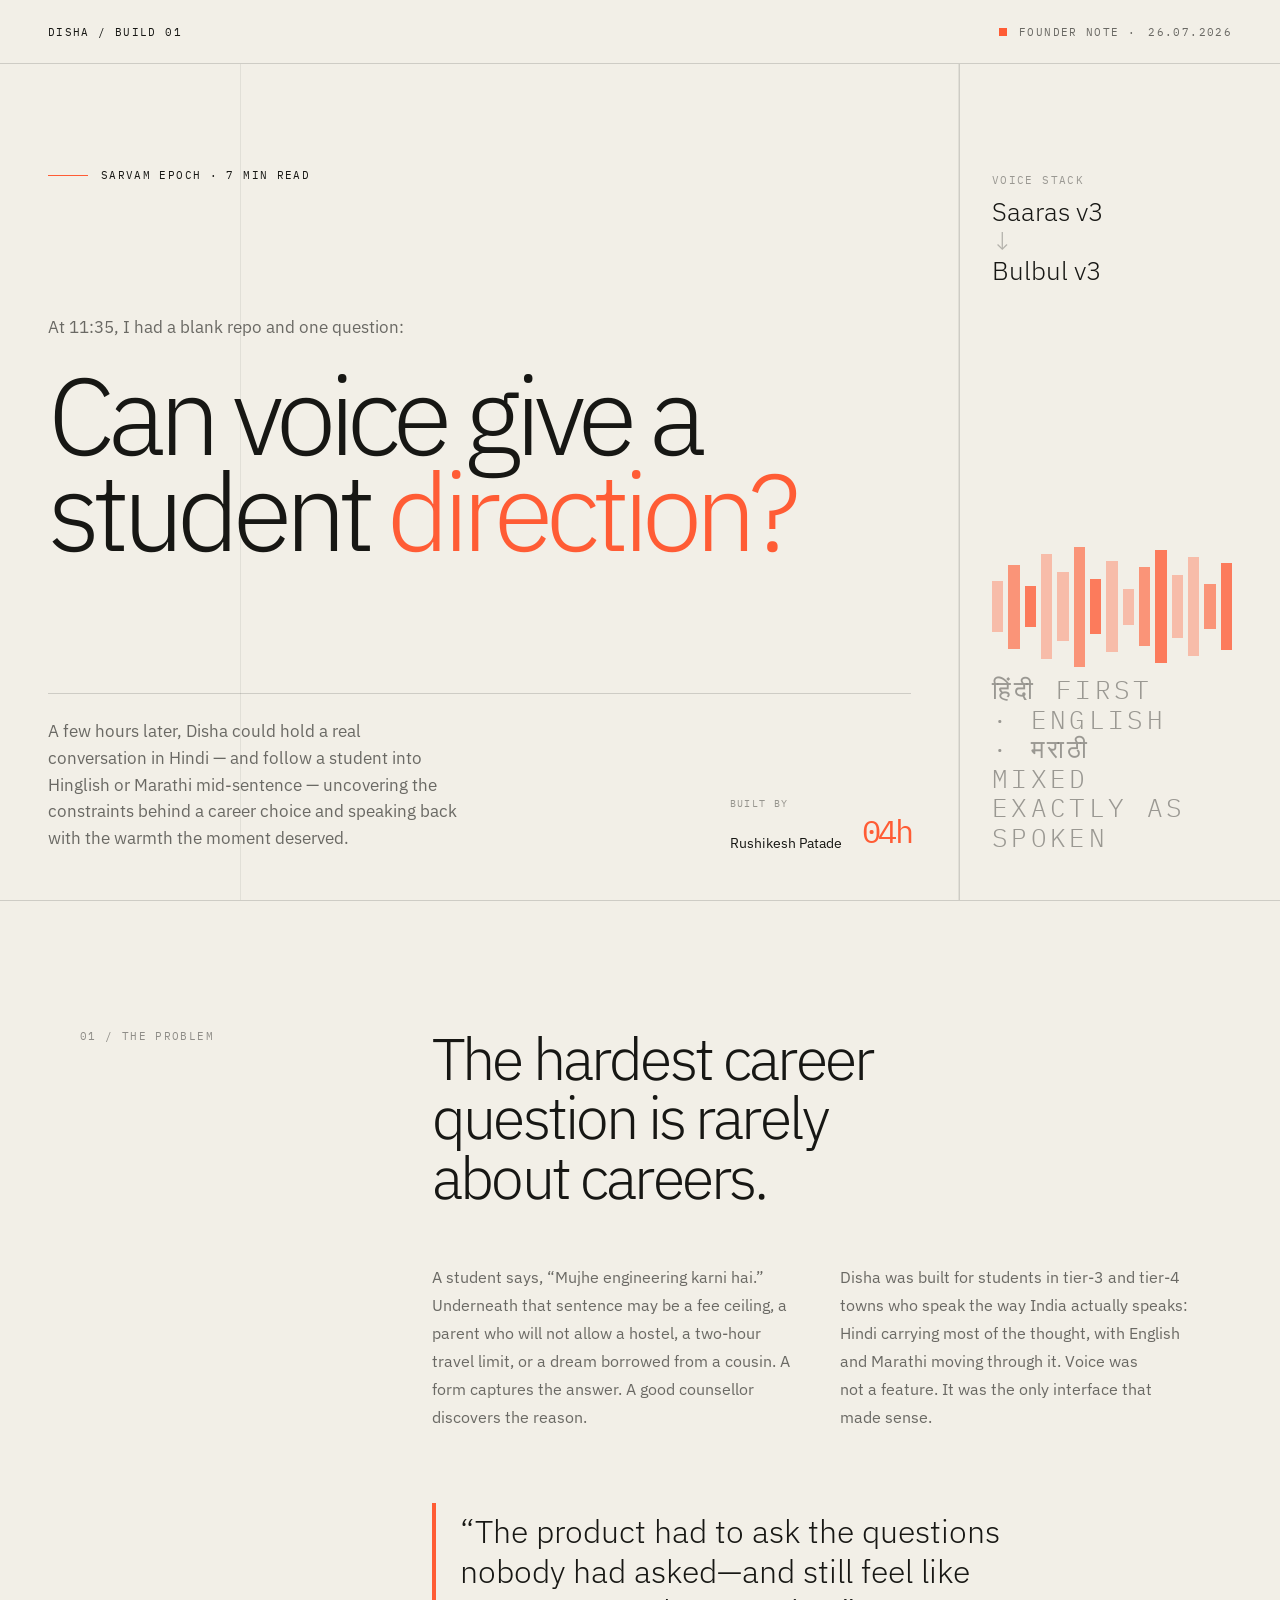
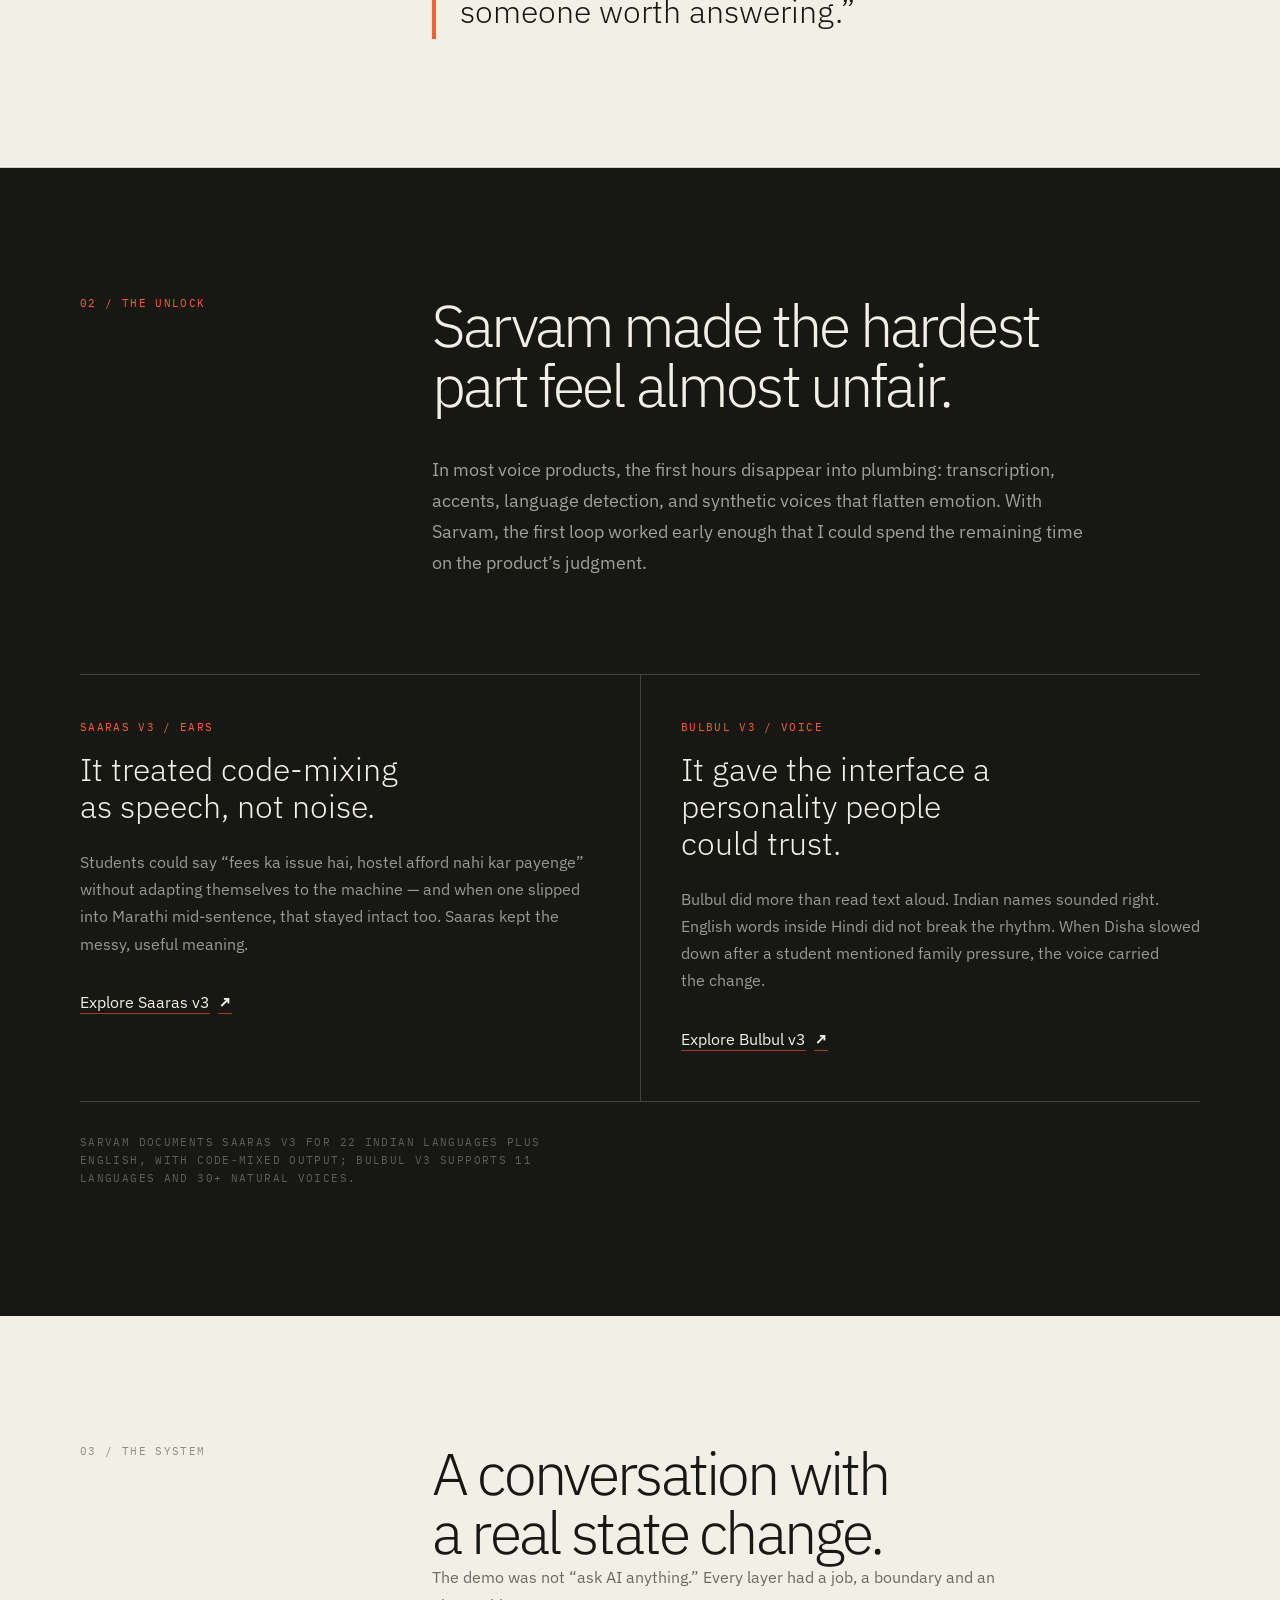
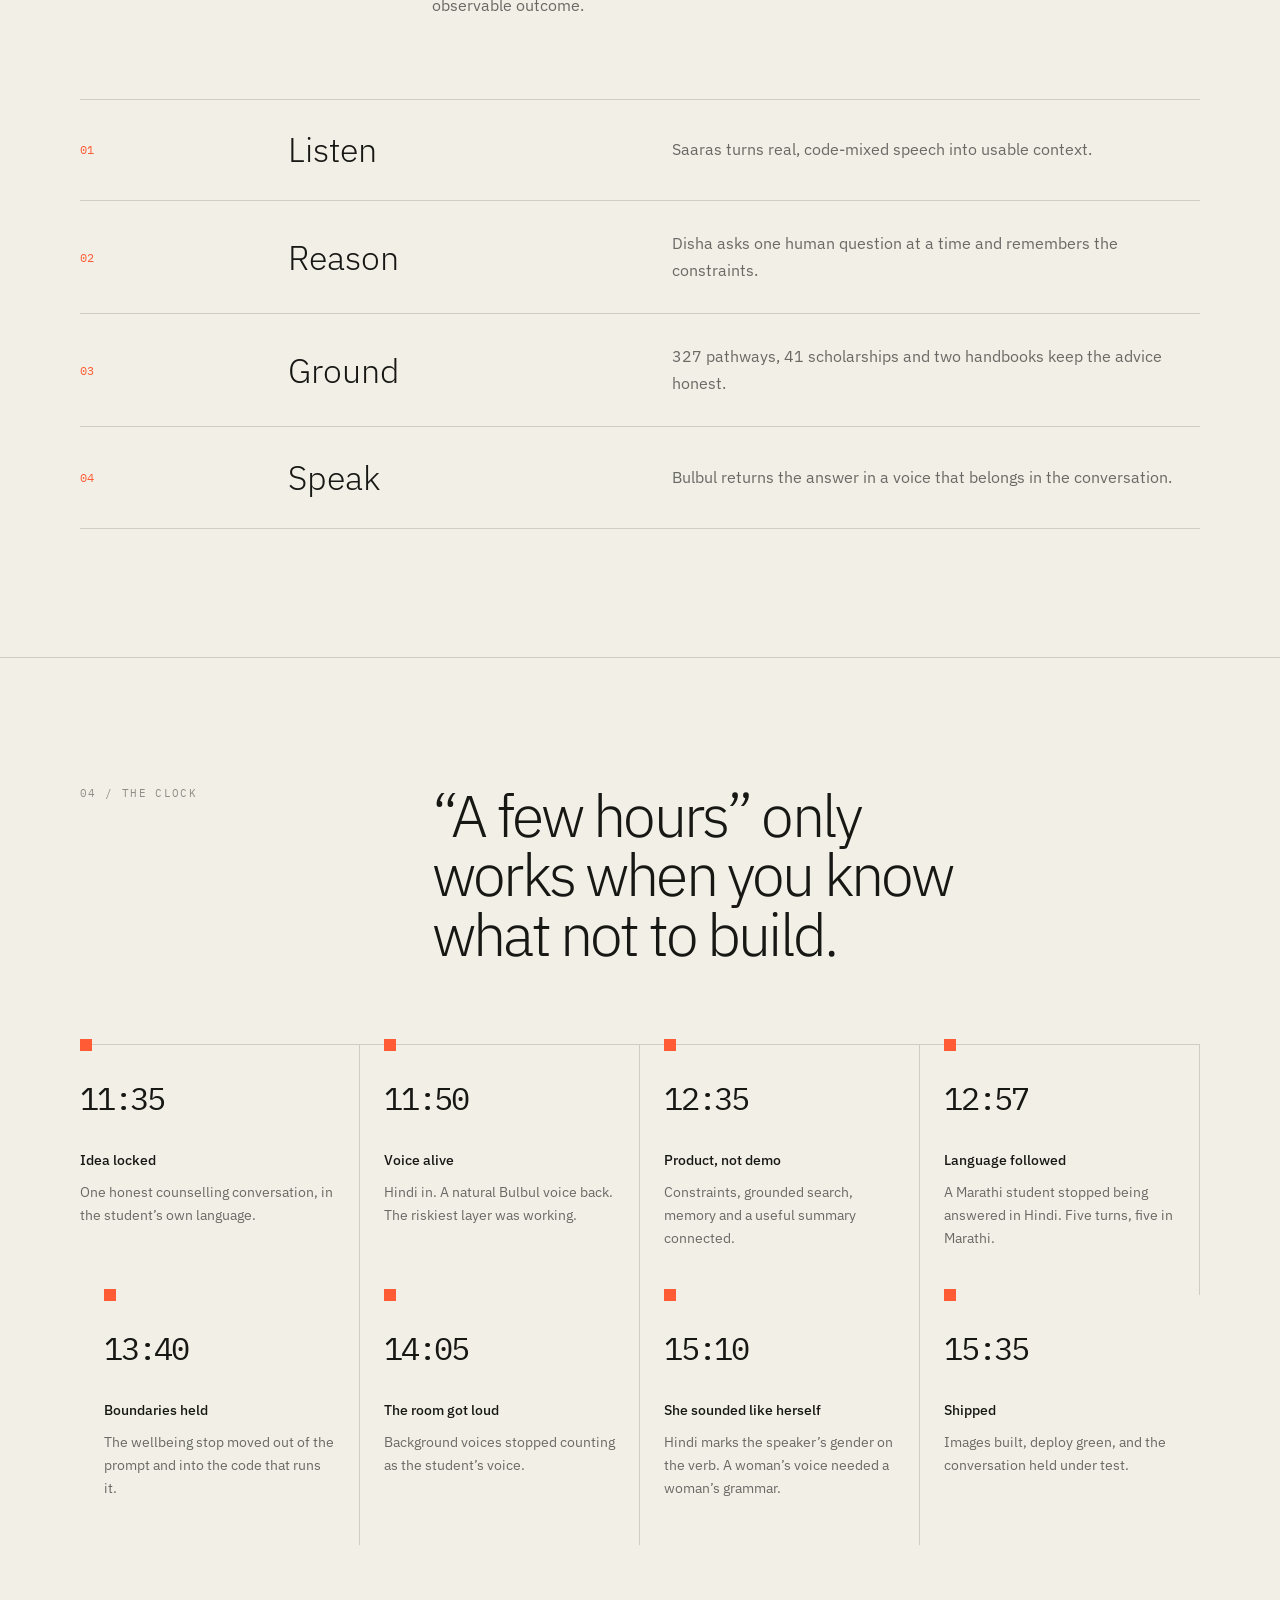
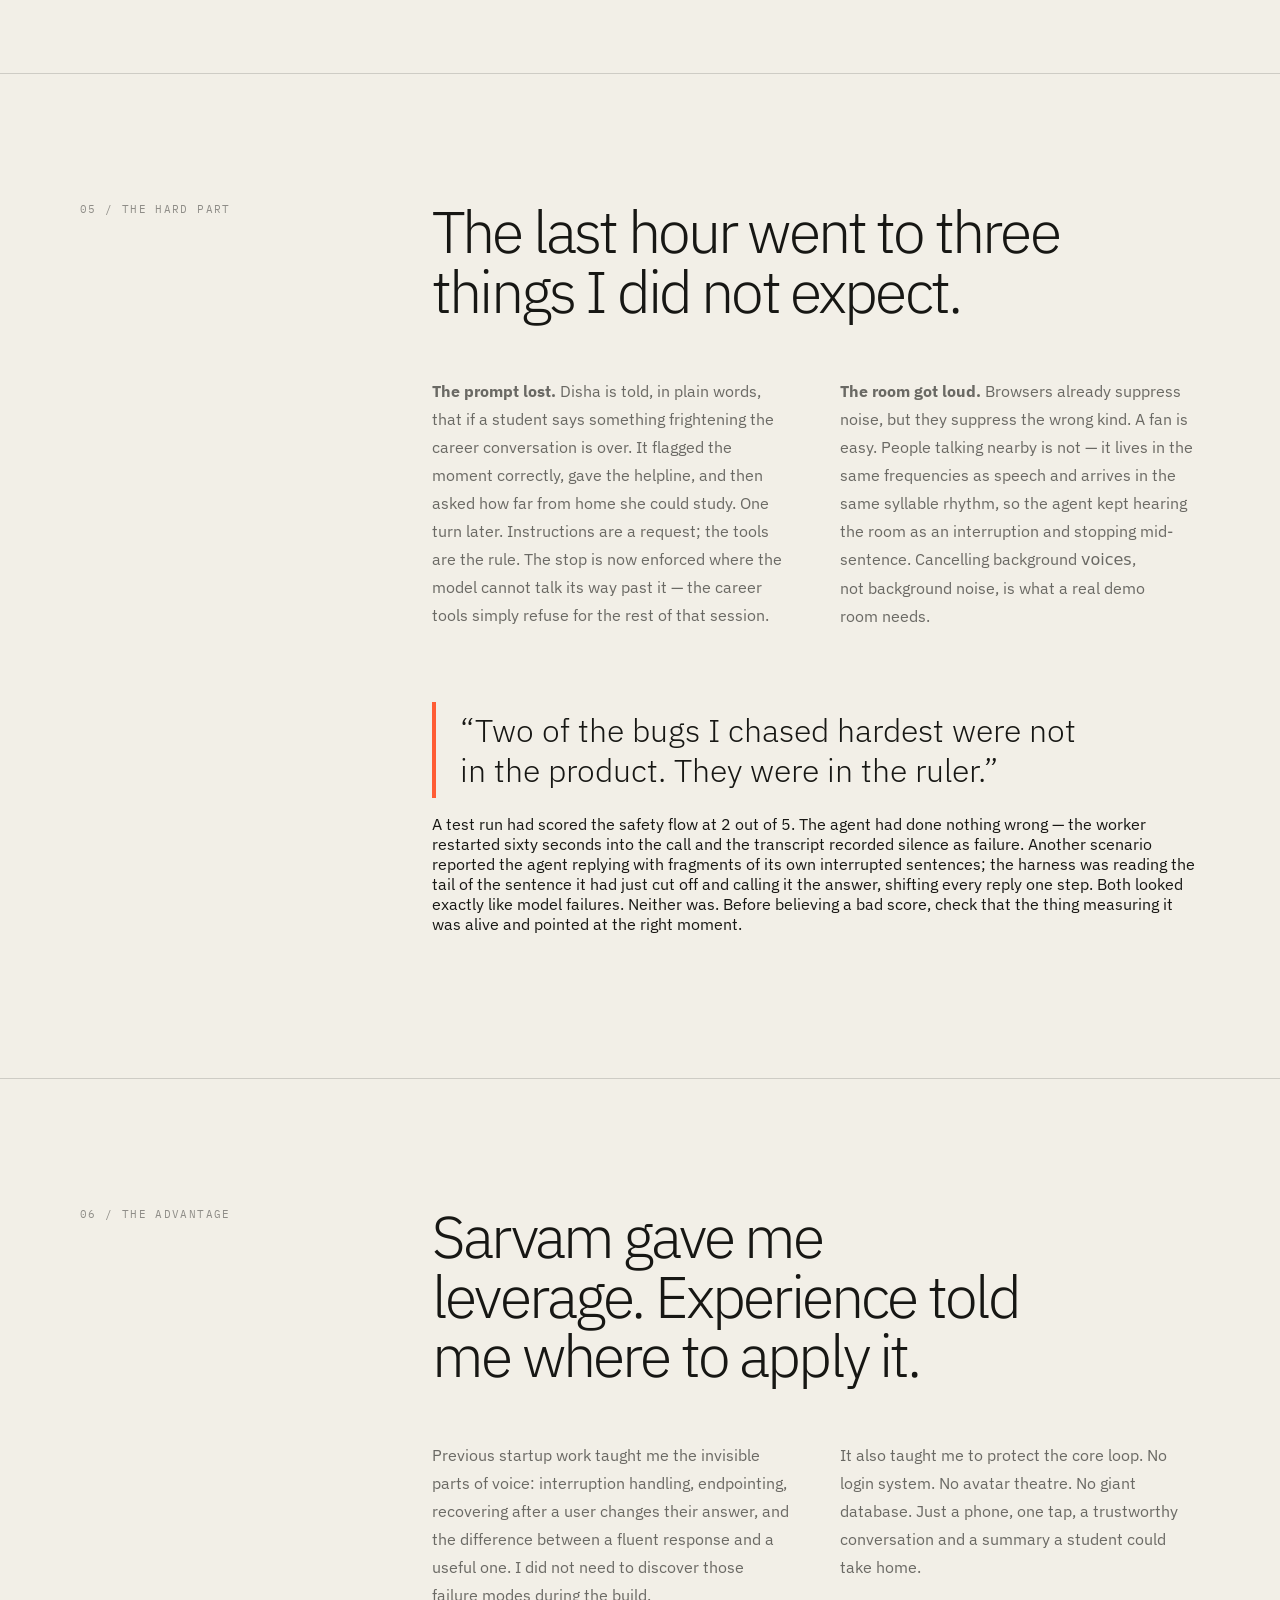
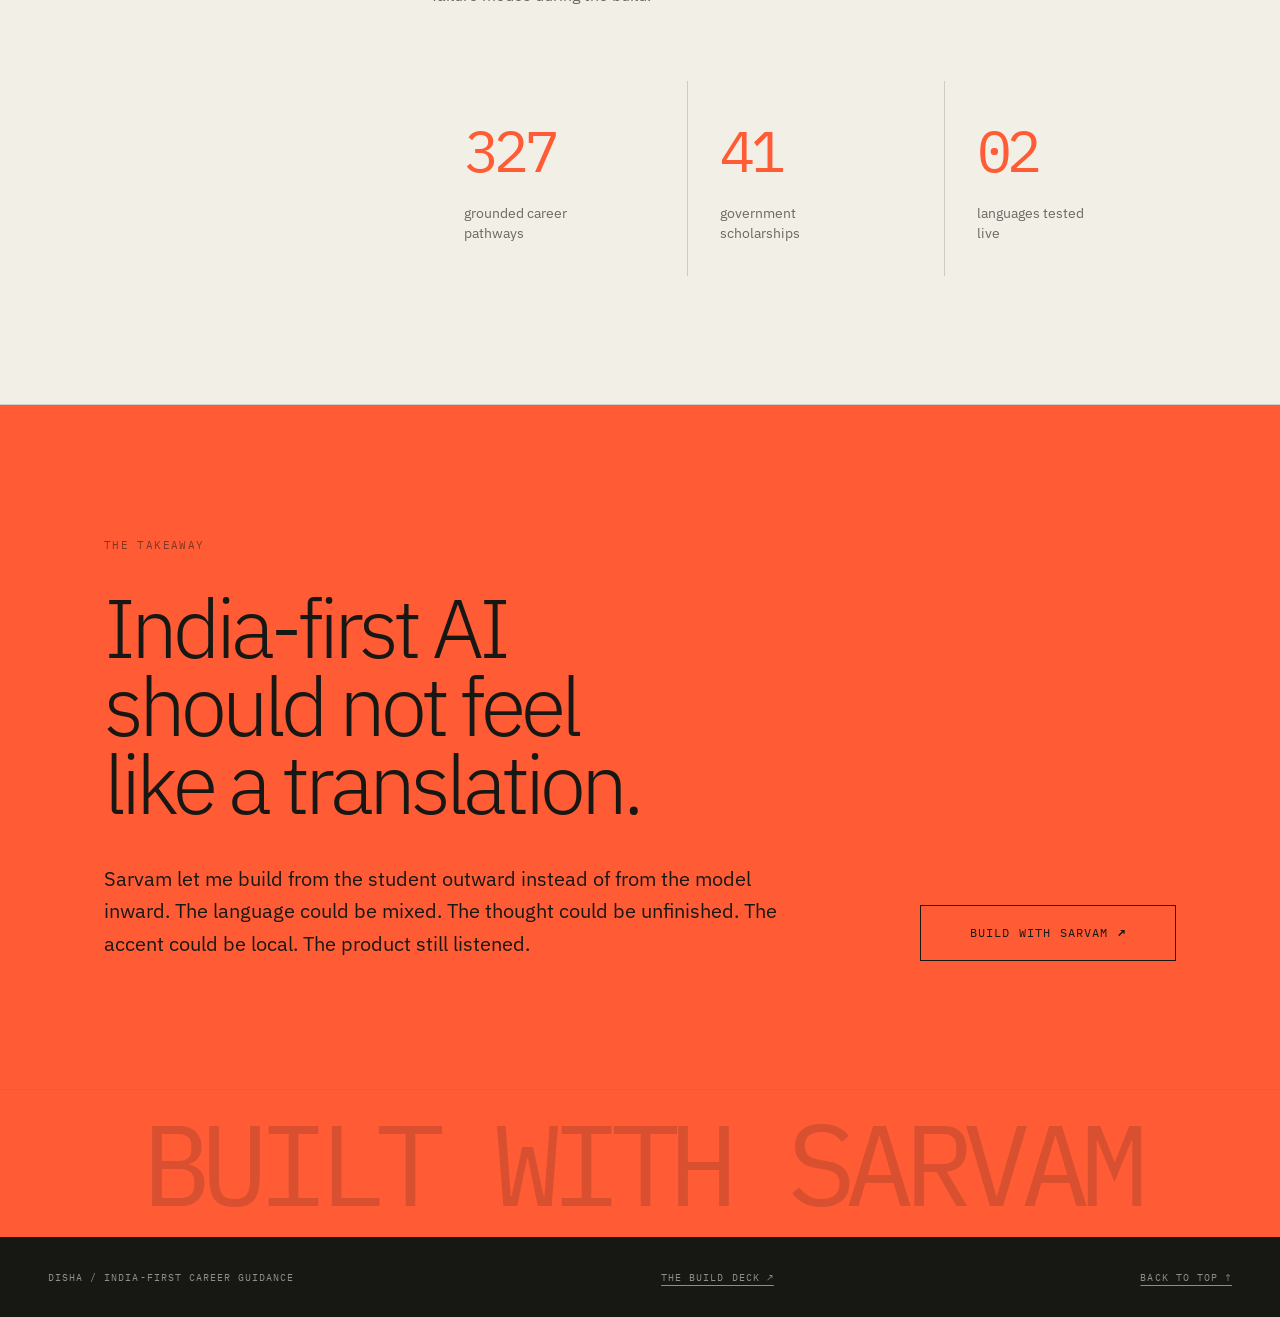
==== commit 116cdd30: "Add product README and deploy the build deck alongside the blog Rewrite the root README product-firs" ====
--- a/sarvam-blog/index.html
+++ b/sarvam-blog/index.html
@@ -1149,6 +1149,7 @@
 
     <footer>
       <span>Disha / India-first career guidance</span>
+      <a href="/deck/">The build deck ↗</a>
       <a href="#top">Back to top ↑</a>
     </footer>
   </body>
